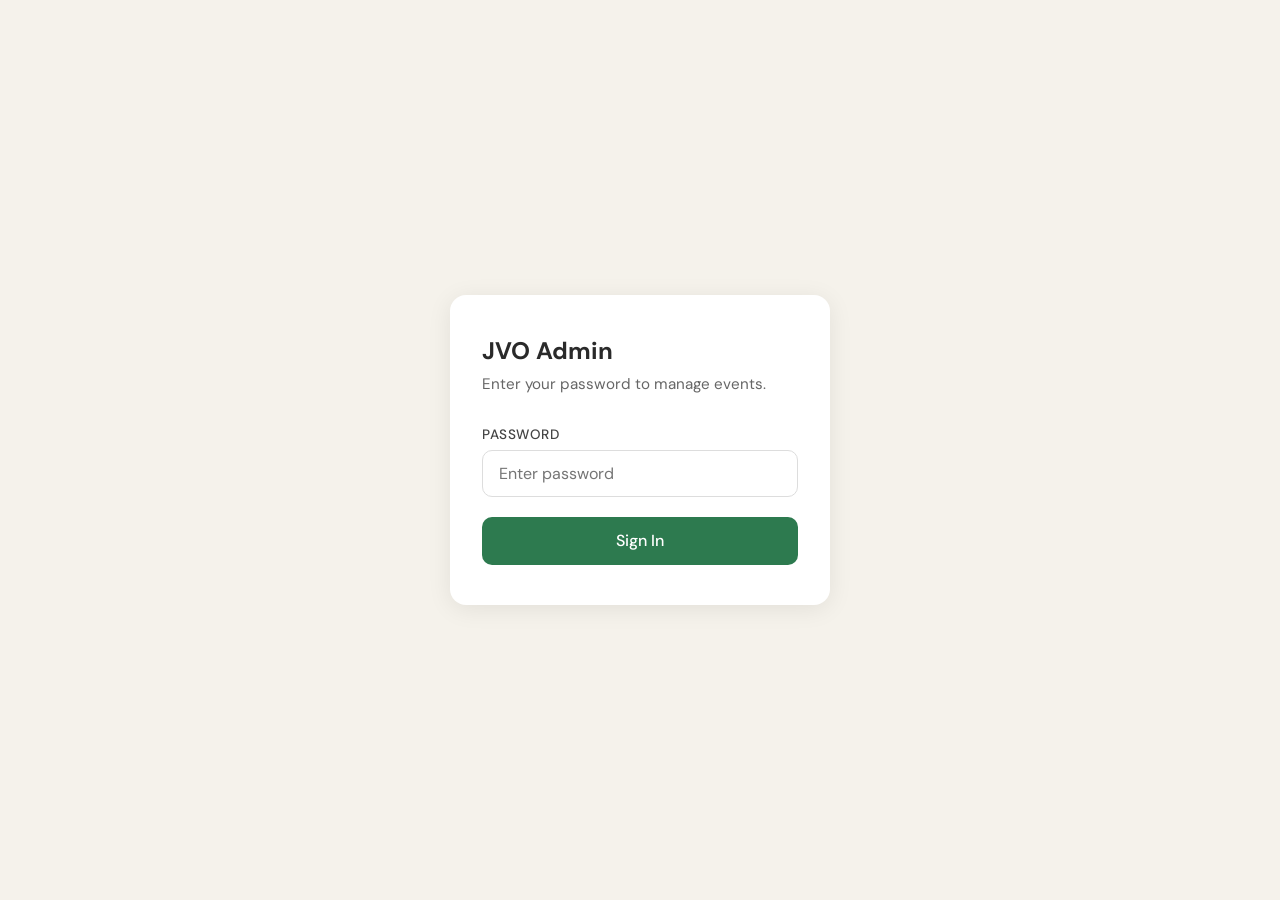
==== admin.html @ e7828694 "Add files via upload" ====
<!DOCTYPE html>
<html lang="en">
<head>
<meta charset="UTF-8">
<meta name="viewport" content="width=device-width, initial-scale=1.0">
<title>Admin — JVO Adventures</title>
<link rel="preconnect" href="https://fonts.googleapis.com">
<link href="https://fonts.googleapis.com/css2?family=DM+Sans:wght@300;400;500&display=swap" rel="stylesheet">
<script src="https://upload-widget.cloudinary.com/global/all.js" type="text/javascript"></script>
<style>
  * { box-sizing: border-box; margin: 0; padding: 0; }
  body { font-family: 'DM Sans', sans-serif; background: #f5f2eb; color: #2a2a2a; min-height: 100vh; }

  .admin-nav { background: #1e3a2f; color: #fff; padding: 1rem 1.5rem; display: flex; justify-content: space-between; align-items: center; }
  .admin-nav h1 { font-size: 1.1rem; font-weight: 500; }
  .admin-nav a { color: #9ecfb4; font-size: 0.85rem; text-decoration: none; }

  .login-screen { min-height: 100vh; display: flex; align-items: center; justify-content: center; padding: 2rem; }
  .login-card { background: #fff; border-radius: 16px; padding: 2.5rem 2rem; width: 100%; max-width: 380px; box-shadow: 0 4px 24px rgba(0,0,0,0.08); }
  .login-card h2 { font-size: 1.5rem; font-weight: 700; margin-bottom: 0.5rem; }
  .login-card p { color: #666; margin-bottom: 2rem; font-size: 0.95rem; }

  .field { margin-bottom: 1.25rem; }
  .field label { display: block; font-size: 0.85rem; font-weight: 500; color: #444; margin-bottom: 0.4rem; text-transform: uppercase; letter-spacing: 0.04em; }
  .field input, .field select, .field textarea {
    width: 100%; padding: 0.75rem 1rem; border: 1.5px solid #ddd;
    border-radius: 10px; font-family: 'DM Sans', sans-serif; font-size: 1rem;
    background: #fff; color: #2a2a2a; transition: border-color 0.2s;
    -webkit-appearance: none; appearance: none;
  }
  .field input:focus, .field select:focus, .field textarea:focus { outline: none; border-color: #2d7a4f; }
  .field textarea { min-height: 100px; resize: vertical; line-height: 1.6; }

  .btn { display: inline-block; padding: 0.85rem 1.5rem; border-radius: 10px; font-size: 1rem; font-weight: 500; cursor: pointer; border: none; font-family: 'DM Sans', sans-serif; transition: all 0.2s; text-align: center; }
  .btn-green { background: #2d7a4f; color: #fff; width: 100%; }
  .btn-green:hover { background: #235f3e; }
  .btn-green:disabled { background: #aaa; cursor: not-allowed; }
  .btn-outline { background: transparent; border: 1.5px solid #2d7a4f; color: #2d7a4f; }
  .btn-outline:hover { background: #f0f8f4; }
  .btn-danger { background: transparent; border: 1.5px solid #c0392b; color: #c0392b; font-size: 0.85rem; padding: 0.5rem 0.9rem; border-radius: 8px; cursor: pointer; font-family: 'DM Sans', sans-serif; }
  .btn-upload { background: #f0f8f4; border: 1.5px dashed #2d7a4f; color: #2d7a4f; width: 100%; padding: 1.25rem; border-radius: 10px; cursor: pointer; font-size: 0.95rem; font-family: 'DM Sans', sans-serif; }
  .btn-upload:hover { background: #e6f4ec; }

  .admin-body { padding: 1.5rem; max-width: 600px; margin: 0 auto; }

  .tabs { display: flex; gap: 0.5rem; margin-bottom: 1.5rem; background: #fff; border-radius: 12px; padding: 0.4rem; border: 1px solid #e0ddd4; }
  .tab { flex: 1; padding: 0.65rem; border-radius: 8px; background: transparent; border: none; font-family: 'DM Sans', sans-serif; font-size: 0.9rem; cursor: pointer; font-weight: 500; color: #666; transition: all 0.2s; }
  .tab.active { background: #2d7a4f; color: #fff; }

  .event-item { background: #fff; border-radius: 12px; padding: 1rem 1.25rem; margin-bottom: 0.75rem; display: flex; align-items: center; gap: 1rem; border: 1px solid #e8e4da; }
  .event-item-info { flex: 1; }
  .event-item-info h4 { font-size: 0.95rem; font-weight: 500; margin-bottom: 0.2rem; }
  .event-item-info p { font-size: 0.8rem; color: #888; }
  .event-item-actions { display: flex; gap: 0.5rem; flex-shrink: 0; }

  .photo-preview { width: 100%; border-radius: 10px; margin-top: 0.75rem; max-height: 200px; object-fit: cover; display: none; }
  .photo-preview.visible { display: block; }
  .photo-url-display { font-size: 0.8rem; color: #666; margin-top: 0.4rem; word-break: break-all; }

  .status-msg { padding: 1rem; border-radius: 10px; margin-bottom: 1rem; font-size: 0.9rem; display: none; }
  .status-msg.success { background: #e8f5e9; color: #2e7d32; border: 1px solid #c8e6c9; display: block; }
  .status-msg.error { background: #ffebee; color: #c62828; border: 1px solid #ffcdd2; display: block; }

  .config-section { background: #fff3cd; border: 1px solid #ffc107; border-radius: 12px; padding: 1.25rem; margin-bottom: 1.5rem; }
  .config-section h4 { font-weight: 600; margin-bottom: 0.5rem; color: #856404; }
  .config-section p { font-size: 0.85rem; color: #856404; line-height: 1.6; }
  .config-section code { background: #fff; padding: 0.15rem 0.4rem; border-radius: 4px; font-size: 0.8rem; }

  .modal-bg { position: fixed; inset: 0; background: rgba(0,0,0,0.5); display: none; align-items: flex-end; justify-content: center; z-index: 1000; }
  .modal-bg.open { display: flex; }
  .modal-sheet { background: #fff; border-radius: 20px 20px 0 0; padding: 2rem 1.5rem; width: 100%; max-height: 90vh; overflow-y: auto; }
  .modal-handle { width: 40px; height: 4px; background: #ddd; border-radius: 2px; margin: 0 auto 1.5rem; }
  .modal-sheet h3 { font-size: 1.2rem; font-weight: 700; margin-bottom: 1.25rem; }

  .char-count { font-size: 0.78rem; color: #999; text-align: right; margin-top: 0.25rem; }
  .required-note { font-size: 0.78rem; color: #999; margin-bottom: 1rem; }
</style>
</head>
<body>

<div id="login-screen" class="login-screen">
  <div class="login-card">
    <h2>JVO Admin</h2>
    <p>Enter your password to manage events.</p>
    <div class="field">
      <label>Password</label>
      <input type="password" id="pwd-input" placeholder="Enter password" onkeydown="if(event.key==='Enter') doLogin()">
    </div>
    <div id="login-error" class="status-msg error" style="display:none;">Wrong password. Try again.</div>
    <button class="btn btn-green" onclick="doLogin()">Sign In</button>
  </div>
</div>

<div id="admin-panel" style="display:none;">
  <div class="admin-nav">
    <h1>JVO Adventures Admin</h1>
    <a href="index.html">← View Site</a>
  </div>

  <div class="admin-body">

    <div class="config-section" id="config-warning" style="display:none;">
      <h4>⚠️ Setup Required</h4>
      <p>Open <code>admin.html</code> and set your <code>ADMIN_CONFIG</code> values (GitHub token, Cloudinary cloud name) before using this panel.</p>
    </div>

    <div class="tabs">
      <button class="tab active" onclick="switchTab('add')">Add Event</button>
      <button class="tab" onclick="switchTab('manage')">Manage</button>
    </div>

    <div id="tab-add">
      <div id="add-status" class="status-msg"></div>

      <div class="field">
        <label>Event Title *</label>
        <input type="text" id="ev-title" placeholder="e.g. Morning Hike at Ravenswood" maxlength="80" oninput="countChars(this,'tc-title')">
        <div class="char-count"><span id="tc-title">0</span>/80</div>
      </div>

      <div class="field">
        <label>Type</label>
        <select id="ev-type">
          <option value="hike">🥾 Hiking</option>
          <option value="kayak">🛶 Kayaking</option>
          <option value="fish">🎣 Fishing</option>
          <option value="snow">🏔️ Snowshoeing</option>
          <option value="other">🌲 Other</option>
        </select>
      </div>

      <div style="display:grid;grid-template-columns:1fr 1fr;gap:0.75rem;">
        <div class="field">
          <label>Date *</label>
          <input type="date" id="ev-date">
        </div>
        <div class="field">
          <label>Time</label>
          <input type="time" id="ev-time">
        </div>
      </div>

      <div class="field">
        <label>Location *</label>
        <input type="text" id="ev-location" placeholder="e.g. Ravenswood Park, Gloucester">
      </div>

      <div class="field">
        <label>Description</label>
        <textarea id="ev-desc" placeholder="What should people know? What to bring, what to expect..." maxlength="500" oninput="countChars(this,'tc-desc')"></textarea>
        <div class="char-count"><span id="tc-desc">0</span>/500</div>
      </div>

      <div style="display:grid;grid-template-columns:1fr 1fr;gap:0.75rem;">
        <div class="field">
          <label>Difficulty</label>
          <select id="ev-difficulty">
            <option value="easy">Easy</option>
            <option value="moderate">Moderate</option>
            <option value="challenging">Challenging</option>
          </select>
        </div>
        <div class="field">
          <label>Spots Available</label>
          <input type="number" id="ev-spots" placeholder="8" min="1" max="50">
        </div>
      </div>

      <div class="field">
        <label>Photo</label>
        <button class="btn-upload" onclick="openUploader()" type="button">📷 Upload Photo from Phone</button>
        <img id="photo-preview" class="photo-preview" alt="Event photo">
        <div id="photo-url-display" class="photo-url-display"></div>
        <input type="hidden" id="ev-photo">
      </div>

      <div class="required-note">* Required fields</div>
      <button class="btn btn-green" id="save-btn" onclick="saveEvent()">Save Event to Site</button>
    </div>

    <div id="tab-manage" style="display:none;">
      <div id="manage-status" class="status-msg"></div>
      <p style="font-size:0.9rem;color:#666;margin-bottom:1.25rem;">Tap an event to edit or delete it.</p>
      <div id="events-manage-list">
        <p style="color:#999;text-align:center;padding:2rem;">Loading events...</p>
      </div>
    </div>

  </div>
</div>

<div class="modal-bg" id="edit-modal">
  <div class="modal-sheet">
    <div class="modal-handle"></div>
    <h3>Edit Event</h3>
    <input type="hidden" id="edit-id">
    <div class="field"><label>Title</label><input type="text" id="edit-title"></div>
    <div style="display:grid;grid-template-columns:1fr 1fr;gap:0.75rem;">
      <div class="field"><label>Date</label><input type="date" id="edit-date"></div>
      <div class="field"><label>Time</label><input type="time" id="edit-time"></div>
    </div>
    <div class="field"><label>Location</label><input type="text" id="edit-location"></div>
    <div class="field"><label>Description</label><textarea id="edit-desc"></textarea></div>
    <div class="field">
      <label>Photo</label>
      <button class="btn-upload" onclick="openUploaderEdit()" type="button">📷 Change Photo</button>
      <img id="edit-photo-preview" class="photo-preview" alt="">
      <input type="hidden" id="edit-photo">
    </div>
    <div style="display:flex;gap:0.75rem;margin-top:1rem;">
      <button class="btn btn-green" style="flex:1" onclick="updateEvent()">Save Changes</button>
      <button class="btn btn-outline" onclick="closeEditModal()">Cancel</button>
    </div>
  </div>
</div>

<script>
const ADMIN_CONFIG = {
  PASSWORD: 'jvo2024',                         // ← Change this!
  GITHUB_TOKEN: 'YOUR_GITHUB_TOKEN',            // ← Personal access token
  GITHUB_USER: 'YOUR_GITHUB_USERNAME',          // ← Your GitHub username
  GITHUB_REPO: 'jvo-adventures',
  GITHUB_BRANCH: 'main',
  CLOUDINARY_CLOUD: 'YOUR_CLOUDINARY_CLOUD',    // ← Cloudinary cloud name
  CLOUDINARY_PRESET: 'jvo_adventures',          // ← Cloudinary upload preset
};

let allEvents = [];

function doLogin() {
  const pwd = document.getElementById('pwd-input').value;
  if (pwd === ADMIN_CONFIG.PASSWORD) {
    document.getElementById('login-screen').style.display = 'none';
    document.getElementById('admin-panel').style.display = 'block';
    if (ADMIN_CONFIG.GITHUB_TOKEN === 'YOUR_GITHUB_TOKEN') document.getElementById('config-warning').style.display = 'block';
    loadManageEvents();
    setTodayDate();
  } else {
    document.getElementById('login-error').style.display = 'block';
  }
}

function setTodayDate() {
  document.getElementById('ev-date').value = new Date().toISOString().split('T')[0];
}

function switchTab(name) {
  document.getElementById('tab-add').style.display = name === 'add' ? 'block' : 'none';
  document.getElementById('tab-manage').style.display = name === 'manage' ? 'block' : 'none';
  document.querySelectorAll('.tab').forEach((t,i) => t.classList.toggle('active', (i===0&&name==='add')||(i===1&&name==='manage')));
  if (name === 'manage') loadManageEvents();
}

async function loadManageEvents() {
  const list = document.getElementById('events-manage-list');
  try {
    const res = await fetch(`events.json?v=${Date.now()}`);
    allEvents = res.ok ? await res.json() : [];
  } catch { allEvents = []; }

  if (allEvents.length === 0) {
    list.innerHTML = '<p style="color:#999;text-align:center;padding:2rem;">No events yet. Add your first trip!</p>';
    return;
  }
  list.innerHTML = allEvents.map(e => `
    <div class="event-item">
      <div class="event-item-info">
        <h4>${e.title}</h4>
        <p>${e.date} · ${e.location}</p>
      </div>
      <div class="event-item-actions">
        <button class="btn btn-outline" style="padding:0.4rem 0.75rem;font-size:0.8rem" onclick="openEditModal('${e.id}')">Edit</button>
        <button class="btn-danger" onclick="deleteEvent('${e.id}')">Del</button>
      </div>
    </div>
  `).join('');
}

async function saveEvent() {
  const title = document.getElementById('ev-title').value.trim();
  const date = document.getElementById('ev-date').value;
  const location = document.getElementById('ev-location').value.trim();
  if (!title || !date || !location) { showStatus('add-status', 'error', 'Please fill in title, date, and location.'); return; }

  const timeVal = document.getElementById('ev-time').value;
  const newEvent = {
    id: 'evt-' + Date.now(),
    title, type: document.getElementById('ev-type').value, date,
    time: timeVal ? formatTime12h(timeVal) : '',
    location, description: document.getElementById('ev-desc').value.trim(),
    difficulty: document.getElementById('ev-difficulty').value,
    spots: parseInt(document.getElementById('ev-spots').value) || null,
    photo: document.getElementById('ev-photo').value || '',
  };

  const btn = document.getElementById('save-btn');
  btn.textContent = 'Saving...'; btn.disabled = true;

  try {
    await loadManageEvents();
    await pushToGitHub([...allEvents, newEvent]);
    showStatus('add-status', 'success', `✓ "${title}" added! It will appear on the site within a minute.`);
    resetAddForm();
  } catch(err) {
    showStatus('add-status', 'error', 'Save failed: ' + err.message);
  }
  btn.textContent = 'Save Event to Site'; btn.disabled = false;
}

function resetAddForm() {
  ['ev-title','ev-location','ev-desc','ev-spots'].forEach(id => document.getElementById(id).value = '');
  document.getElementById('ev-photo').value = '';
  document.getElementById('photo-preview').classList.remove('visible');
  document.getElementById('photo-url-display').textContent = '';
  document.getElementById('ev-type').value = 'hike';
  document.getElementById('ev-difficulty').value = 'easy';
  setTodayDate();
}

async function deleteEvent(id) {
  if (!confirm('Delete this event? This cannot be undone.')) return;
  await loadManageEvents();
  try {
    await pushToGitHub(allEvents.filter(e => e.id !== id));
    showStatus('manage-status', 'success', 'Event deleted.');
    loadManageEvents();
  } catch(err) { showStatus('manage-status', 'error', 'Delete failed: ' + err.message); }
}

function openEditModal(id) {
  const e = allEvents.find(ev => ev.id === id);
  if (!e) return;
  document.getElementById('edit-id').value = e.id;
  document.getElementById('edit-title').value = e.title;
  document.getElementById('edit-date').value = e.date;
  document.getElementById('edit-time').value = e.time ? convertTo24h(e.time) : '';
  document.getElementById('edit-location').value = e.location;
  document.getElementById('edit-desc').value = e.description || '';
  document.getElementById('edit-photo').value = e.photo || '';
  const prev = document.getElementById('edit-photo-preview');
  if (e.photo) { prev.src = e.photo; prev.classList.add('visible'); } else prev.classList.remove('visible');
  document.getElementById('edit-modal').classList.add('open');
}

function closeEditModal() { document.getElementById('edit-modal').classList.remove('open'); }

async function updateEvent() {
  const id = document.getElementById('edit-id').value;
  const timeVal = document.getElementById('edit-time').value;
  const updated = allEvents.map(e => e.id !== id ? e : {
    ...e,
    title: document.getElementById('edit-title').value.trim(),
    date: document.getElementById('edit-date').value,
    time: timeVal ? formatTime12h(timeVal) : e.time,
    location: document.getElementById('edit-location').value.trim(),
    description: document.getElementById('edit-desc').value.trim(),
    photo: document.getElementById('edit-photo').value || e.photo,
  });
  try {
    await pushToGitHub(updated);
    showStatus('manage-status', 'success', 'Event updated!');
    closeEditModal(); loadManageEvents();
  } catch(err) { alert('Update failed: ' + err.message); }
}

async function pushToGitHub(eventsArray) {
  const path = 'events.json';
  const content = btoa(unescape(encodeURIComponent(JSON.stringify(eventsArray, null, 2))));
  const getRes = await fetch(
    `https://api.github.com/repos/${ADMIN_CONFIG.GITHUB_USER}/${ADMIN_CONFIG.GITHUB_REPO}/contents/${path}`,
    { headers: { 'Authorization': `token ${ADMIN_CONFIG.GITHUB_TOKEN}`, 'Accept': 'application/vnd.github.v3+json' } }
  );
  let sha;
  if (getRes.ok) sha = (await getRes.json()).sha;
  else if (getRes.status !== 404) throw new Error(`GitHub read failed: ${getRes.status}`);

  const body = { message: 'Update events.json', content, branch: ADMIN_CONFIG.GITHUB_BRANCH };
  if (sha) body.sha = sha;

  const putRes = await fetch(
    `https://api.github.com/repos/${ADMIN_CONFIG.GITHUB_USER}/${ADMIN_CONFIG.GITHUB_REPO}/contents/${path}`,
    { method: 'PUT', headers: { 'Authorization': `token ${ADMIN_CONFIG.GITHUB_TOKEN}`, 'Content-Type': 'application/json', 'Accept': 'application/vnd.github.v3+json' }, body: JSON.stringify(body) }
  );
  if (!putRes.ok) { const err = await putRes.json(); throw new Error(err.message || 'GitHub write failed'); }
}

function openUploader() {
  if (ADMIN_CONFIG.CLOUDINARY_CLOUD === 'YOUR_CLOUDINARY_CLOUD') { alert('Set up Cloudinary first in ADMIN_CONFIG.'); return; }
  cloudinary.openUploadWidget({
    cloudName: ADMIN_CONFIG.CLOUDINARY_CLOUD, uploadPreset: ADMIN_CONFIG.CLOUDINARY_PRESET,
    sources: ['local', 'camera'], multiple: false, cropping: true, croppingAspectRatio: 1.7, folder: 'jvo-adventures',
  }, (err, result) => {
    if (result && result.event === 'success') {
      const url = result.info.secure_url;
      document.getElementById('ev-photo').value = url;
      const prev = document.getElementById('photo-preview');
      prev.src = url; prev.classList.add('visible');
      document.getElementById('photo-url-display').textContent = url;
    }
  });
}

function openUploaderEdit() {
  if (ADMIN_CONFIG.CLOUDINARY_CLOUD === 'YOUR_CLOUDINARY_CLOUD') { alert('Set up Cloudinary first.'); return; }
  cloudinary.openUploadWidget({
    cloudName: ADMIN_CONFIG.CLOUDINARY_CLOUD, uploadPreset: ADMIN_CONFIG.CLOUDINARY_PRESET,
    sources: ['local', 'camera'], multiple: false, folder: 'jvo-adventures',
  }, (err, result) => {
    if (result && result.event === 'success') {
      const url = result.info.secure_url;
      document.getElementById('edit-photo').value = url;
      const prev = document.getElementById('edit-photo-preview');
      prev.src = url; prev.classList.add('visible');
    }
  });
}

function formatTime12h(t24) {
  const [h, m] = t24.split(':').map(Number);
  return `${h % 12 || 12}:${String(m).padStart(2,'0')} ${h >= 12 ? 'PM' : 'AM'}`;
}
function convertTo24h(t12) {
  if (!t12) return '';
  const [time, ampm] = t12.split(' ');
  let [h, m] = time.split(':').map(Number);
  if (ampm === 'PM' && h !== 12) h += 12;
  if (ampm === 'AM' && h === 12) h = 0;
  return `${String(h).padStart(2,'0')}:${String(m).padStart(2,'0')}`;
}
function countChars(el, countId) { document.getElementById(countId).textContent = el.value.length; }
function showStatus(id, type, msg) {
  const el = document.getElementById(id);
  el.className = 'status-msg ' + type; el.textContent = msg; el.style.display = 'block';
  if (type === 'success') setTimeout(() => el.style.display = 'none', 5000);
}

document.getElementById('edit-modal').addEventListener('click', function(e) { if (e.target === this) closeEditModal(); });
</script>

</body>
</html>
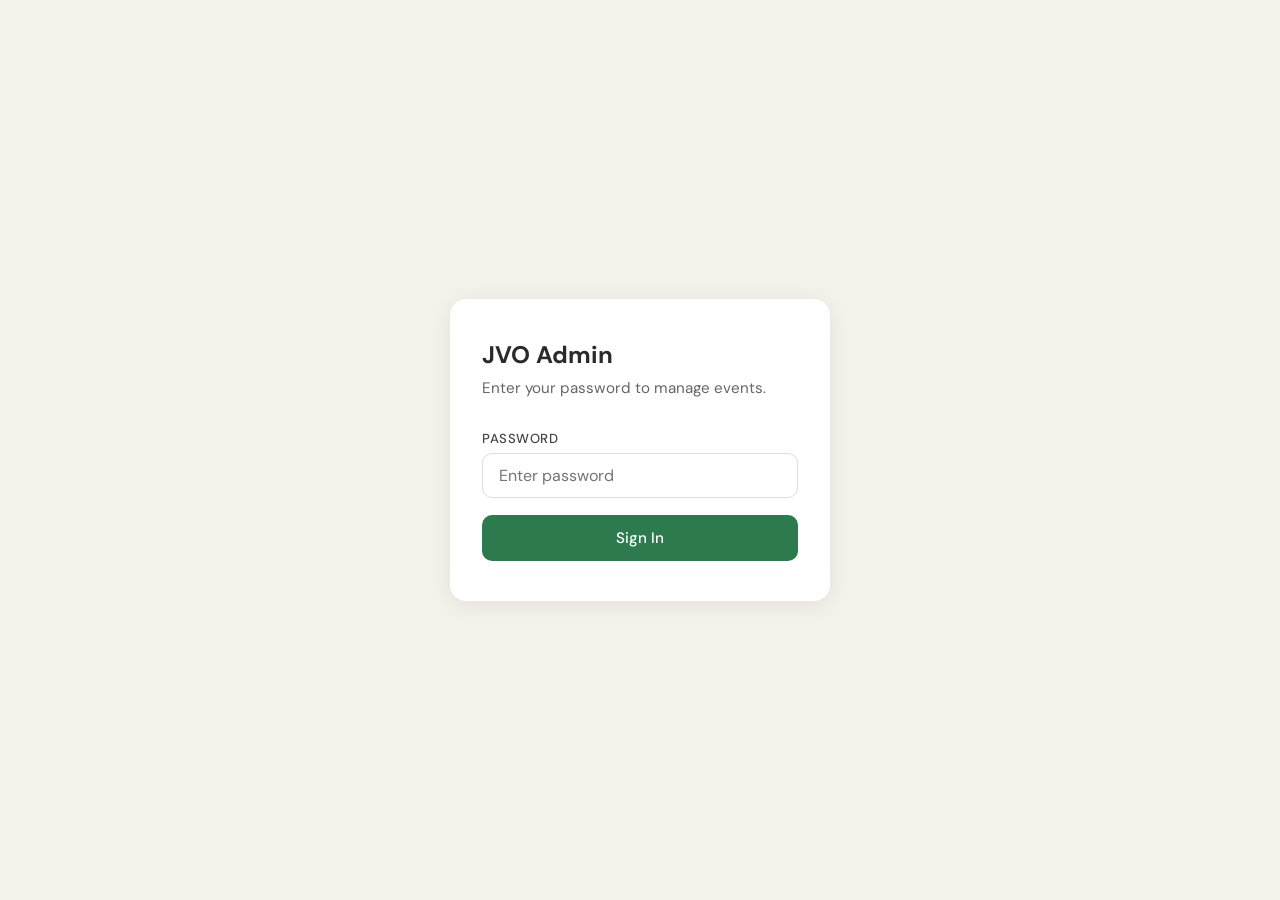
==== commit 733019c9: "Add files via upload" ====
--- a/admin.html
+++ b/admin.html
@@ -4,76 +4,80 @@
 <meta charset="UTF-8">
 <meta name="viewport" content="width=device-width, initial-scale=1.0">
 <title>Admin — JVO Adventures</title>
-<link rel="preconnect" href="https://fonts.googleapis.com">
 <link href="https://fonts.googleapis.com/css2?family=DM+Sans:wght@300;400;500&display=swap" rel="stylesheet">
-<script src="https://upload-widget.cloudinary.com/global/all.js" type="text/javascript"></script>
 <style>
-  * { box-sizing: border-box; margin: 0; padding: 0; }
-  body { font-family: 'DM Sans', sans-serif; background: #f5f2eb; color: #2a2a2a; min-height: 100vh; }
-
-  .admin-nav { background: #1e3a2f; color: #fff; padding: 1rem 1.5rem; display: flex; justify-content: space-between; align-items: center; }
-  .admin-nav h1 { font-size: 1.1rem; font-weight: 500; }
-  .admin-nav a { color: #9ecfb4; font-size: 0.85rem; text-decoration: none; }
-
-  .login-screen { min-height: 100vh; display: flex; align-items: center; justify-content: center; padding: 2rem; }
-  .login-card { background: #fff; border-radius: 16px; padding: 2.5rem 2rem; width: 100%; max-width: 380px; box-shadow: 0 4px 24px rgba(0,0,0,0.08); }
-  .login-card h2 { font-size: 1.5rem; font-weight: 700; margin-bottom: 0.5rem; }
-  .login-card p { color: #666; margin-bottom: 2rem; font-size: 0.95rem; }
-
-  .field { margin-bottom: 1.25rem; }
-  .field label { display: block; font-size: 0.85rem; font-weight: 500; color: #444; margin-bottom: 0.4rem; text-transform: uppercase; letter-spacing: 0.04em; }
-  .field input, .field select, .field textarea {
-    width: 100%; padding: 0.75rem 1rem; border: 1.5px solid #ddd;
-    border-radius: 10px; font-family: 'DM Sans', sans-serif; font-size: 1rem;
-    background: #fff; color: #2a2a2a; transition: border-color 0.2s;
-    -webkit-appearance: none; appearance: none;
-  }
-  .field input:focus, .field select:focus, .field textarea:focus { outline: none; border-color: #2d7a4f; }
-  .field textarea { min-height: 100px; resize: vertical; line-height: 1.6; }
-
-  .btn { display: inline-block; padding: 0.85rem 1.5rem; border-radius: 10px; font-size: 1rem; font-weight: 500; cursor: pointer; border: none; font-family: 'DM Sans', sans-serif; transition: all 0.2s; text-align: center; }
-  .btn-green { background: #2d7a4f; color: #fff; width: 100%; }
-  .btn-green:hover { background: #235f3e; }
-  .btn-green:disabled { background: #aaa; cursor: not-allowed; }
-  .btn-outline { background: transparent; border: 1.5px solid #2d7a4f; color: #2d7a4f; }
-  .btn-outline:hover { background: #f0f8f4; }
-  .btn-danger { background: transparent; border: 1.5px solid #c0392b; color: #c0392b; font-size: 0.85rem; padding: 0.5rem 0.9rem; border-radius: 8px; cursor: pointer; font-family: 'DM Sans', sans-serif; }
-  .btn-upload { background: #f0f8f4; border: 1.5px dashed #2d7a4f; color: #2d7a4f; width: 100%; padding: 1.25rem; border-radius: 10px; cursor: pointer; font-size: 0.95rem; font-family: 'DM Sans', sans-serif; }
-  .btn-upload:hover { background: #e6f4ec; }
-
-  .admin-body { padding: 1.5rem; max-width: 600px; margin: 0 auto; }
-
-  .tabs { display: flex; gap: 0.5rem; margin-bottom: 1.5rem; background: #fff; border-radius: 12px; padding: 0.4rem; border: 1px solid #e0ddd4; }
-  .tab { flex: 1; padding: 0.65rem; border-radius: 8px; background: transparent; border: none; font-family: 'DM Sans', sans-serif; font-size: 0.9rem; cursor: pointer; font-weight: 500; color: #666; transition: all 0.2s; }
-  .tab.active { background: #2d7a4f; color: #fff; }
-
-  .event-item { background: #fff; border-radius: 12px; padding: 1rem 1.25rem; margin-bottom: 0.75rem; display: flex; align-items: center; gap: 1rem; border: 1px solid #e8e4da; }
-  .event-item-info { flex: 1; }
-  .event-item-info h4 { font-size: 0.95rem; font-weight: 500; margin-bottom: 0.2rem; }
-  .event-item-info p { font-size: 0.8rem; color: #888; }
-  .event-item-actions { display: flex; gap: 0.5rem; flex-shrink: 0; }
-
-  .photo-preview { width: 100%; border-radius: 10px; margin-top: 0.75rem; max-height: 200px; object-fit: cover; display: none; }
-  .photo-preview.visible { display: block; }
-  .photo-url-display { font-size: 0.8rem; color: #666; margin-top: 0.4rem; word-break: break-all; }
-
-  .status-msg { padding: 1rem; border-radius: 10px; margin-bottom: 1rem; font-size: 0.9rem; display: none; }
-  .status-msg.success { background: #e8f5e9; color: #2e7d32; border: 1px solid #c8e6c9; display: block; }
-  .status-msg.error { background: #ffebee; color: #c62828; border: 1px solid #ffcdd2; display: block; }
-
-  .config-section { background: #fff3cd; border: 1px solid #ffc107; border-radius: 12px; padding: 1.25rem; margin-bottom: 1.5rem; }
-  .config-section h4 { font-weight: 600; margin-bottom: 0.5rem; color: #856404; }
-  .config-section p { font-size: 0.85rem; color: #856404; line-height: 1.6; }
-  .config-section code { background: #fff; padding: 0.15rem 0.4rem; border-radius: 4px; font-size: 0.8rem; }
-
-  .modal-bg { position: fixed; inset: 0; background: rgba(0,0,0,0.5); display: none; align-items: flex-end; justify-content: center; z-index: 1000; }
-  .modal-bg.open { display: flex; }
-  .modal-sheet { background: #fff; border-radius: 20px 20px 0 0; padding: 2rem 1.5rem; width: 100%; max-height: 90vh; overflow-y: auto; }
-  .modal-handle { width: 40px; height: 4px; background: #ddd; border-radius: 2px; margin: 0 auto 1.5rem; }
-  .modal-sheet h3 { font-size: 1.2rem; font-weight: 700; margin-bottom: 1.25rem; }
-
-  .char-count { font-size: 0.78rem; color: #999; text-align: right; margin-top: 0.25rem; }
-  .required-note { font-size: 0.78rem; color: #999; margin-bottom: 1rem; }
+*{box-sizing:border-box;margin:0;padding:0;}
+body{font-family:'DM Sans',sans-serif;background:#f5f2eb;color:#2a2a2a;min-height:100vh;}
+.admin-nav{background:#1e3a2f;color:#fff;padding:1rem 1.5rem;display:flex;justify-content:space-between;align-items:center;}
+.admin-nav h1{font-size:1.1rem;font-weight:500;}
+.nav-links-admin{display:flex;gap:1.25rem;}
+.nav-links-admin a{color:#9ecfb4;font-size:0.85rem;text-decoration:none;}
+.login-screen{min-height:100vh;display:flex;align-items:center;justify-content:center;padding:2rem;}
+.login-card{background:#fff;border-radius:16px;padding:2.5rem 2rem;width:100%;max-width:380px;box-shadow:0 4px 24px rgba(0,0,0,0.08);}
+.login-card h2{font-size:1.5rem;font-weight:700;margin-bottom:0.5rem;}
+.login-card p{color:#666;margin-bottom:2rem;font-size:0.95rem;}
+.field{margin-bottom:1.1rem;}
+.field label{display:block;font-size:0.82rem;font-weight:500;color:#444;margin-bottom:0.35rem;text-transform:uppercase;letter-spacing:0.04em;}
+.field input,.field select,.field textarea{width:100%;padding:0.7rem 1rem;border:1.5px solid #ddd;border-radius:10px;font-family:'DM Sans',sans-serif;font-size:1rem;background:#fff;color:#2a2a2a;transition:border-color 0.2s;-webkit-appearance:none;appearance:none;}
+.field input:focus,.field select:focus,.field textarea:focus{outline:none;border-color:#2d7a4f;}
+.field textarea{min-height:90px;resize:vertical;line-height:1.6;}
+.half-grid{display:grid;grid-template-columns:1fr 1fr;gap:0.75rem;}
+.btn{display:inline-block;padding:0.8rem 1.5rem;border-radius:10px;font-size:0.95rem;font-weight:500;cursor:pointer;border:none;font-family:'DM Sans',sans-serif;transition:all 0.2s;text-align:center;}
+.btn-green{background:#2d7a4f;color:#fff;width:100%;}
+.btn-green:hover{background:#235f3e;}
+.btn-green:disabled{background:#aaa;cursor:not-allowed;}
+.btn-outline{background:transparent;border:1.5px solid #2d7a4f;color:#2d7a4f;border-radius:10px;padding:0.5rem 0.9rem;font-size:0.85rem;cursor:pointer;font-family:'DM Sans',sans-serif;}
+.btn-danger{background:transparent;border:1.5px solid #c0392b;color:#c0392b;border-radius:8px;padding:0.45rem 0.8rem;font-size:0.82rem;cursor:pointer;font-family:'DM Sans',sans-serif;}
+.btn-sm{padding:0.4rem 0.75rem;font-size:0.8rem;}
+.admin-body{padding:1.5rem;max-width:640px;margin:0 auto;}
+.tabs{display:flex;gap:0.5rem;margin-bottom:1.5rem;background:#fff;border-radius:12px;padding:0.4rem;border:1px solid #e0ddd4;}
+.tab{flex:1;padding:0.6rem;border-radius:8px;background:transparent;border:none;font-family:'DM Sans',sans-serif;font-size:0.88rem;cursor:pointer;font-weight:500;color:#666;transition:all 0.2s;}
+.tab.active{background:#2d7a4f;color:#fff;}
+.status-msg{padding:1rem;border-radius:10px;margin-bottom:1rem;font-size:0.9rem;display:none;}
+.status-msg.success{background:#e8f5e9;color:#2e7d32;border:1px solid #c8e6c9;display:block;}
+.status-msg.error{background:#ffebee;color:#c62828;border:1px solid #ffcdd2;display:block;}
+.status-msg.info{background:#e3f2fd;color:#1565c0;border:1px solid #bbdefb;display:block;}
+.config-section{background:#fff3cd;border:1px solid #ffc107;border-radius:12px;padding:1.25rem;margin-bottom:1.5rem;}
+.config-section h4{font-weight:600;margin-bottom:0.5rem;color:#856404;}
+.config-section p{font-size:0.85rem;color:#856404;line-height:1.6;}
+.config-section code{background:#fff;padding:0.15rem 0.4rem;border-radius:4px;font-size:0.8rem;}
+.event-item{background:#fff;border-radius:12px;padding:1rem 1.25rem;margin-bottom:0.75rem;border:1px solid #e8e4da;}
+.event-item-row{display:flex;align-items:center;gap:0.75rem;}
+.event-item-info{flex:1;}
+.event-item-info h4{font-size:0.92rem;font-weight:500;margin-bottom:0.15rem;}
+.event-item-info p{font-size:0.78rem;color:#888;}
+.event-item-badges{display:flex;gap:0.4rem;margin-top:0.4rem;flex-wrap:wrap;}
+.badge-trip{background:#e8f5e9;color:#2e7d32;font-size:0.72rem;padding:0.2rem 0.55rem;border-radius:50px;font-weight:500;}
+.badge-photos{background:#e3f2fd;color:#1565c0;font-size:0.72rem;padding:0.2rem 0.55rem;border-radius:50px;font-weight:500;}
+.toggle-wrap{display:flex;align-items:center;gap:0.5rem;flex-shrink:0;}
+.toggle-label{font-size:0.78rem;color:#666;min-width:26px;}
+.toggle{position:relative;width:40px;height:22px;flex-shrink:0;}
+.toggle input{opacity:0;width:0;height:0;}
+.toggle-slider{position:absolute;inset:0;background:#ccc;border-radius:22px;cursor:pointer;transition:0.3s;}
+.toggle-slider:before{content:'';position:absolute;width:16px;height:16px;left:3px;bottom:3px;background:#fff;border-radius:50%;transition:0.3s;}
+.toggle input:checked+.toggle-slider{background:#2d7a4f;}
+.toggle input:checked+.toggle-slider:before{transform:translateX(18px);}
+.photo-section{background:#f9f7f3;border-radius:12px;padding:1.25rem;margin-top:0.5rem;}
+.photo-section h4{font-size:0.85rem;font-weight:600;color:#1e3a2f;margin-bottom:0.75rem;}
+.photo-list{display:flex;flex-direction:column;gap:0.6rem;margin-bottom:0.75rem;}
+.photo-row{display:grid;grid-template-columns:60px 1fr auto;gap:0.5rem;align-items:center;background:#fff;border-radius:8px;padding:0.5rem;}
+.photo-thumb{width:60px;height:44px;object-fit:cover;border-radius:6px;background:#eee;}
+.photo-inputs{display:flex;flex-direction:column;gap:0.3rem;}
+.photo-inputs input{border:1px solid #ddd;border-radius:6px;padding:0.3rem 0.5rem;font-size:0.8rem;font-family:'DM Sans',sans-serif;width:100%;}
+.photo-add-row{display:grid;grid-template-columns:1fr auto;gap:0.5rem;}
+.photo-add-row input{border:1.5px solid #ddd;border-radius:8px;padding:0.6rem 0.8rem;font-size:0.85rem;font-family:'DM Sans',sans-serif;}
+.photo-add-row input:focus{outline:none;border-color:#2d7a4f;}
+.btn-add-photo{background:#2d7a4f;color:#fff;border:none;border-radius:8px;padding:0.6rem 1rem;font-size:0.85rem;cursor:pointer;font-family:'DM Sans',sans-serif;white-space:nowrap;}
+.trip-toggle-row{display:flex;align-items:center;justify-content:space-between;background:#f0f8f4;border-radius:10px;padding:0.85rem 1rem;margin-bottom:0.75rem;border:1.5px solid #c8e6c9;}
+.trip-toggle-row .ttlabel{font-size:0.9rem;font-weight:500;color:#1e3a2f;}
+.trip-toggle-row small{display:block;font-size:0.78rem;color:#666;font-weight:400;}
+.modal-bg{position:fixed;inset:0;background:rgba(0,0,0,0.5);display:none;align-items:flex-end;justify-content:center;z-index:1000;}
+.modal-bg.open{display:flex;}
+.modal-sheet{background:#fff;border-radius:20px 20px 0 0;padding:2rem 1.5rem;width:100%;max-height:92vh;overflow-y:auto;}
+.modal-handle{width:40px;height:4px;background:#ddd;border-radius:2px;margin:0 auto 1.5rem;}
+.modal-sheet h3{font-size:1.15rem;font-weight:700;margin-bottom:1.25rem;}
+.char-count{font-size:0.76rem;color:#999;text-align:right;margin-top:0.2rem;}
+.divider{border:none;border-top:1px solid #e8e4da;margin:1.25rem 0;}
 </style>
 </head>
 <body>
@@ -84,7 +88,7 @@
     <p>Enter your password to manage events.</p>
     <div class="field">
       <label>Password</label>
-      <input type="password" id="pwd-input" placeholder="Enter password" onkeydown="if(event.key==='Enter') doLogin()">
+      <input type="password" id="pwd-input" placeholder="Enter password" onkeydown="if(event.key==='Enter')doLogin()">
     </div>
     <div id="login-error" class="status-msg error" style="display:none;">Wrong password. Try again.</div>
     <button class="btn btn-green" onclick="doLogin()">Sign In</button>
@@ -94,348 +98,490 @@
 <div id="admin-panel" style="display:none;">
   <div class="admin-nav">
     <h1>JVO Adventures Admin</h1>
-    <a href="index.html">← View Site</a>
-  </div>
-
+    <div class="nav-links-admin">
+      <a href="roadmap.html">📋 Roadmap</a>
+      <a href="index.html">← View Site</a>
+    </div>
+  </div>
   <div class="admin-body">
 
     <div class="config-section" id="config-warning" style="display:none;">
       <h4>⚠️ Setup Required</h4>
-      <p>Open <code>admin.html</code> and set your <code>ADMIN_CONFIG</code> values (GitHub token, Cloudinary cloud name) before using this panel.</p>
+      <p>Open <code>admin.html</code> and fill in <code>ADMIN_CONFIG</code> — GitHub token, username, and repo name.</p>
     </div>
 
     <div class="tabs">
       <button class="tab active" onclick="switchTab('add')">Add Event</button>
-      <button class="tab" onclick="switchTab('manage')">Manage</button>
-    </div>
-
+      <button class="tab" onclick="switchTab('manage')">Manage Events</button>
+    </div>
+
+    <!-- ADD TAB -->
     <div id="tab-add">
       <div id="add-status" class="status-msg"></div>
-
       <div class="field">
         <label>Event Title *</label>
         <input type="text" id="ev-title" placeholder="e.g. Morning Hike at Ravenswood" maxlength="80" oninput="countChars(this,'tc-title')">
         <div class="char-count"><span id="tc-title">0</span>/80</div>
       </div>
-
-      <div class="field">
-        <label>Type</label>
-        <select id="ev-type">
-          <option value="hike">🥾 Hiking</option>
-          <option value="kayak">🛶 Kayaking</option>
-          <option value="fish">🎣 Fishing</option>
-          <option value="snow">🏔️ Snowshoeing</option>
-          <option value="other">🌲 Other</option>
-        </select>
-      </div>
-
-      <div style="display:grid;grid-template-columns:1fr 1fr;gap:0.75rem;">
-        <div class="field">
-          <label>Date *</label>
-          <input type="date" id="ev-date">
+      <div class="half-grid">
+        <div class="field"><label>Type</label>
+          <select id="ev-type">
+            <option value="hike">🥾 Hiking</option>
+            <option value="kayak">🛶 Kayaking</option>
+            <option value="fish">🎣 Fishing</option>
+            <option value="snow">🏔️ Snowshoeing</option>
+            <option value="other">🌲 Other</option>
+          </select>
         </div>
-        <div class="field">
-          <label>Time</label>
-          <input type="time" id="ev-time">
-        </div>
-      </div>
-
-      <div class="field">
-        <label>Location *</label>
-        <input type="text" id="ev-location" placeholder="e.g. Ravenswood Park, Gloucester">
-      </div>
-
-      <div class="field">
-        <label>Description</label>
-        <textarea id="ev-desc" placeholder="What should people know? What to bring, what to expect..." maxlength="500" oninput="countChars(this,'tc-desc')"></textarea>
-        <div class="char-count"><span id="tc-desc">0</span>/500</div>
-      </div>
-
-      <div style="display:grid;grid-template-columns:1fr 1fr;gap:0.75rem;">
-        <div class="field">
-          <label>Difficulty</label>
+        <div class="field"><label>Difficulty</label>
           <select id="ev-difficulty">
             <option value="easy">Easy</option>
             <option value="moderate">Moderate</option>
             <option value="challenging">Challenging</option>
           </select>
         </div>
-        <div class="field">
-          <label>Spots Available</label>
-          <input type="number" id="ev-spots" placeholder="8" min="1" max="50">
+      </div>
+      <div class="half-grid">
+        <div class="field"><label>Date *</label><input type="date" id="ev-date"></div>
+        <div class="field"><label>Time</label><input type="time" id="ev-time"></div>
+      </div>
+      <div class="field"><label>Location *</label><input type="text" id="ev-location" placeholder="e.g. Ravenswood Park, Gloucester, MA"></div>
+      <div class="field">
+        <label>Description</label>
+        <textarea id="ev-desc" placeholder="What to expect, what to bring..." maxlength="500" oninput="countChars(this,'tc-desc')"></textarea>
+        <div class="char-count"><span id="tc-desc">0</span>/500</div>
+      </div>
+      <div class="field"><label>Spots Available</label><input type="number" id="ev-spots" placeholder="8" min="1" max="50"></div>
+      <hr class="divider">
+      <div class="trip-toggle-row">
+        <div><span class="ttlabel">📸 Create Trip Page with Slideshow</span><small>Dedicated page with photos, details &amp; sign-up</small></div>
+        <label class="toggle"><input type="checkbox" id="ev-trippage" onchange="togglePS('photo-section',this.checked)"><span class="toggle-slider"></span></label>
+      </div>
+      <div id="photo-section" style="display:none;">
+        <div class="photo-section">
+          <h4>Photos <span style="font-weight:400;color:#888;font-size:0.78rem">— paste Cloudinary URLs</span></h4>
+          <div class="photo-list" id="photo-list"></div>
+          <div class="photo-add-row">
+            <input type="text" id="new-photo-url" placeholder="https://res.cloudinary.com/...">
+            <button class="btn-add-photo" onclick="addPhoto('add')">+ Add</button>
+          </div>
+          <p style="font-size:0.76rem;color:#999;margin-top:0.4rem;">First photo becomes the event card cover image.</p>
         </div>
       </div>
-
-      <div class="field">
-        <label>Photo</label>
-        <button class="btn-upload" onclick="openUploader()" type="button">📷 Upload Photo from Phone</button>
-        <img id="photo-preview" class="photo-preview" alt="Event photo">
-        <div id="photo-url-display" class="photo-url-display"></div>
-        <input type="hidden" id="ev-photo">
-      </div>
-
-      <div class="required-note">* Required fields</div>
+      <hr class="divider">
+      <div style="font-size:0.78rem;color:#999;margin-bottom:1rem;">* Required fields</div>
       <button class="btn btn-green" id="save-btn" onclick="saveEvent()">Save Event to Site</button>
     </div>
 
+    <!-- MANAGE TAB -->
     <div id="tab-manage" style="display:none;">
       <div id="manage-status" class="status-msg"></div>
-      <p style="font-size:0.9rem;color:#666;margin-bottom:1.25rem;">Tap an event to edit or delete it.</p>
-      <div id="events-manage-list">
-        <p style="color:#999;text-align:center;padding:2rem;">Loading events...</p>
-      </div>
-    </div>
-
+      <p style="font-size:0.88rem;color:#666;margin-bottom:1.25rem;">Toggle events live/off or edit. Trip pages update automatically when you save.</p>
+      <div id="events-manage-list"><p style="color:#999;text-align:center;padding:2rem;">Loading...</p></div>
+    </div>
   </div>
 </div>
 
+<!-- EDIT MODAL -->
 <div class="modal-bg" id="edit-modal">
   <div class="modal-sheet">
     <div class="modal-handle"></div>
     <h3>Edit Event</h3>
     <input type="hidden" id="edit-id">
     <div class="field"><label>Title</label><input type="text" id="edit-title"></div>
-    <div style="display:grid;grid-template-columns:1fr 1fr;gap:0.75rem;">
+    <div class="half-grid">
       <div class="field"><label>Date</label><input type="date" id="edit-date"></div>
       <div class="field"><label>Time</label><input type="time" id="edit-time"></div>
     </div>
     <div class="field"><label>Location</label><input type="text" id="edit-location"></div>
     <div class="field"><label>Description</label><textarea id="edit-desc"></textarea></div>
-    <div class="field">
-      <label>Photo</label>
-      <button class="btn-upload" onclick="openUploaderEdit()" type="button">📷 Change Photo</button>
-      <img id="edit-photo-preview" class="photo-preview" alt="">
-      <input type="hidden" id="edit-photo">
-    </div>
-    <div style="display:flex;gap:0.75rem;margin-top:1rem;">
+    <div class="field"><label>Spots</label><input type="number" id="edit-spots" min="1" max="50"></div>
+    <hr class="divider">
+    <div class="trip-toggle-row">
+      <div><span class="ttlabel">📸 Trip Page with Slideshow</span><small>Toggle to enable/disable</small></div>
+      <label class="toggle"><input type="checkbox" id="edit-trippage" onchange="togglePS('edit-photo-section',this.checked)"><span class="toggle-slider"></span></label>
+    </div>
+    <div id="edit-photo-section" style="display:none;">
+      <div class="photo-section">
+        <h4>Photos</h4>
+        <div class="photo-list" id="edit-photo-list"></div>
+        <div class="photo-add-row">
+          <input type="text" id="edit-new-photo-url" placeholder="https://res.cloudinary.com/...">
+          <button class="btn-add-photo" onclick="addPhoto('edit')">+ Add</button>
+        </div>
+      </div>
+    </div>
+    <hr class="divider">
+    <div style="display:flex;gap:0.75rem;">
       <button class="btn btn-green" style="flex:1" onclick="updateEvent()">Save Changes</button>
-      <button class="btn btn-outline" onclick="closeEditModal()">Cancel</button>
+      <button class="btn-outline" onclick="closeEditModal()">Cancel</button>
     </div>
   </div>
 </div>
 
 <script>
 const ADMIN_CONFIG = {
-  PASSWORD: 'jvo2024',                         // ← Change this!
-  GITHUB_TOKEN: 'YOUR_GITHUB_TOKEN',            // ← Personal access token
-  GITHUB_USER: 'YOUR_GITHUB_USERNAME',          // ← Your GitHub username
+  PASSWORD: 'jvo2024',
+  GITHUB_TOKEN: 'YOUR_GITHUB_TOKEN',
+  GITHUB_USER: 'YOUR_GITHUB_USERNAME',
   GITHUB_REPO: 'jvo-adventures',
   GITHUB_BRANCH: 'main',
-  CLOUDINARY_CLOUD: 'YOUR_CLOUDINARY_CLOUD',    // ← Cloudinary cloud name
-  CLOUDINARY_PRESET: 'jvo_adventures',          // ← Cloudinary upload preset
 };
+const TALLY_ID = 'SIGNUP_FORM_ID';
 
 let allEvents = [];
+let addPhotos = [];
+let editPhotos = [];
 
 function doLogin() {
-  const pwd = document.getElementById('pwd-input').value;
-  if (pwd === ADMIN_CONFIG.PASSWORD) {
+  if (document.getElementById('pwd-input').value === ADMIN_CONFIG.PASSWORD) {
     document.getElementById('login-screen').style.display = 'none';
     document.getElementById('admin-panel').style.display = 'block';
     if (ADMIN_CONFIG.GITHUB_TOKEN === 'YOUR_GITHUB_TOKEN') document.getElementById('config-warning').style.display = 'block';
     loadManageEvents();
-    setTodayDate();
+    document.getElementById('ev-date').value = new Date().toISOString().split('T')[0];
   } else {
     document.getElementById('login-error').style.display = 'block';
   }
 }
 
-function setTodayDate() {
-  document.getElementById('ev-date').value = new Date().toISOString().split('T')[0];
-}
-
-function switchTab(name) {
-  document.getElementById('tab-add').style.display = name === 'add' ? 'block' : 'none';
-  document.getElementById('tab-manage').style.display = name === 'manage' ? 'block' : 'none';
-  document.querySelectorAll('.tab').forEach((t,i) => t.classList.toggle('active', (i===0&&name==='add')||(i===1&&name==='manage')));
-  if (name === 'manage') loadManageEvents();
+function switchTab(n) {
+  document.getElementById('tab-add').style.display = n==='add'?'block':'none';
+  document.getElementById('tab-manage').style.display = n==='manage'?'block':'none';
+  document.querySelectorAll('.tab').forEach((t,i)=>t.classList.toggle('active',(i===0&&n==='add')||(i===1&&n==='manage')));
+  if (n==='manage') loadManageEvents();
+}
+
+function togglePS(id, on) { document.getElementById(id).style.display = on ? 'block' : 'none'; }
+
+function addPhoto(mode) {
+  const inputId = mode==='add' ? 'new-photo-url' : 'edit-new-photo-url';
+  const url = document.getElementById(inputId).value.trim();
+  if (!url) return;
+  if (mode==='add') { addPhotos.push({url,caption:'',desc:''}); renderPhotos('photo-list', addPhotos, 'add'); }
+  else { editPhotos.push({url,caption:'',desc:''}); renderPhotos('edit-photo-list', editPhotos, 'edit'); }
+  document.getElementById(inputId).value = '';
+}
+
+function renderPhotos(containerId, photos, mode) {
+  const c = document.getElementById(containerId);
+  c.innerHTML = photos.map((p,i) => `
+    <div class="photo-row">
+      <img class="photo-thumb" src="${p.url}" alt="" onerror="this.style.opacity=0.3">
+      <div class="photo-inputs">
+        <input type="text" placeholder="Caption" value="${p.caption||''}" onchange="window.${mode}Photos[${i}].caption=this.value">
+        <input type="text" placeholder="Description (optional)" value="${p.desc||''}" onchange="window.${mode}Photos[${i}].desc=this.value">
+      </div>
+      <button class="btn-danger btn-sm" onclick="removePhoto('${mode}',${i})">✕</button>
+    </div>`).join('');
+}
+
+function removePhoto(mode, i) {
+  if (mode==='add') { addPhotos.splice(i,1); renderPhotos('photo-list',addPhotos,'add'); }
+  else { editPhotos.splice(i,1); renderPhotos('edit-photo-list',editPhotos,'edit'); }
 }
 
 async function loadManageEvents() {
   const list = document.getElementById('events-manage-list');
-  try {
-    const res = await fetch(`events.json?v=${Date.now()}`);
-    allEvents = res.ok ? await res.json() : [];
-  } catch { allEvents = []; }
-
-  if (allEvents.length === 0) {
-    list.innerHTML = '<p style="color:#999;text-align:center;padding:2rem;">No events yet. Add your first trip!</p>';
-    return;
-  }
+  try { const r = await fetch(`events.json?v=${Date.now()}`); allEvents = r.ok ? await r.json() : []; }
+  catch { allEvents = []; }
+  if (!allEvents.length) { list.innerHTML='<p style="color:#999;text-align:center;padding:2rem;">No events yet.</p>'; return; }
   list.innerHTML = allEvents.map(e => `
     <div class="event-item">
-      <div class="event-item-info">
-        <h4>${e.title}</h4>
-        <p>${e.date} · ${e.location}</p>
-      </div>
-      <div class="event-item-actions">
-        <button class="btn btn-outline" style="padding:0.4rem 0.75rem;font-size:0.8rem" onclick="openEditModal('${e.id}')">Edit</button>
-        <button class="btn-danger" onclick="deleteEvent('${e.id}')">Del</button>
-      </div>
-    </div>
-  `).join('');
+      <div class="event-item-row">
+        <div class="event-item-info">
+          <h4>${e.title}</h4>
+          <p>${e.date} · ${e.location}</p>
+          <div class="event-item-badges">
+            ${e.tripPage?'<span class="badge-trip">📸 Trip Page</span>':''}
+            ${(e.photos||[]).length?`<span class="badge-photos">${e.photos.length} photos</span>`:''}
+            ${!e.enabled?'<span style="background:#fff3e0;color:#e65100;font-size:0.72rem;padding:0.2rem 0.55rem;border-radius:50px;font-weight:500;">Hidden</span>':''}
+          </div>
+        </div>
+        <div class="toggle-wrap">
+          <span class="toggle-label">${e.enabled?'Live':'Off'}</span>
+          <label class="toggle">
+            <input type="checkbox" ${e.enabled?'checked':''} onchange="toggleEvent('${e.id}',this.checked,this)">
+            <span class="toggle-slider"></span>
+          </label>
+        </div>
+      </div>
+      <div style="display:flex;gap:0.5rem;margin-top:0.75rem;padding-top:0.75rem;border-top:1px solid #f0ede6;flex-wrap:wrap;">
+        <button class="btn-outline btn-sm" onclick="openEditModal('${e.id}')">✏️ Edit</button>
+        ${e.tripPage?`<a href="trip-${e.id}.html" target="_blank" class="btn-outline btn-sm" style="text-decoration:none;">👁 View Page</a>`:''}
+        <button class="btn-danger btn-sm" onclick="deleteEvent('${e.id}')">Delete</button>
+      </div>
+    </div>`).join('');
+}
+
+async function toggleEvent(id, enabled, checkbox) {
+  const label = checkbox.closest('.toggle-wrap').querySelector('.toggle-label');
+  label.textContent = enabled ? 'Live' : 'Off';
+  const updated = allEvents.map(e => e.id===id ? {...e, enabled} : e);
+  try {
+    await pushFile('events.json', JSON.stringify(updated,null,2), `${enabled?'Enable':'Disable'} event ${id}`);
+    allEvents = updated;
+    showStatus('manage-status','success',`Event ${enabled?'is now live':'hidden from site'}.`);
+  } catch(err) {
+    showStatus('manage-status','error','Failed: '+err.message);
+    checkbox.checked = !enabled; label.textContent = !enabled?'Live':'Off';
+  }
 }
 
 async function saveEvent() {
   const title = document.getElementById('ev-title').value.trim();
   const date = document.getElementById('ev-date').value;
   const location = document.getElementById('ev-location').value.trim();
-  if (!title || !date || !location) { showStatus('add-status', 'error', 'Please fill in title, date, and location.'); return; }
-
+  if (!title||!date||!location) { showStatus('add-status','error','Please fill in title, date, and location.'); return; }
   const timeVal = document.getElementById('ev-time').value;
+  const tripPage = document.getElementById('ev-trippage').checked;
+  const id = 'evt-'+Date.now();
   const newEvent = {
-    id: 'evt-' + Date.now(),
-    title, type: document.getElementById('ev-type').value, date,
-    time: timeVal ? formatTime12h(timeVal) : '',
+    id, title, type: document.getElementById('ev-type').value,
+    date, time: timeVal ? fmt12(timeVal) : '',
     location, description: document.getElementById('ev-desc').value.trim(),
     difficulty: document.getElementById('ev-difficulty').value,
-    spots: parseInt(document.getElementById('ev-spots').value) || null,
-    photo: document.getElementById('ev-photo').value || '',
+    spots: parseInt(document.getElementById('ev-spots').value)||null,
+    enabled: true, tripPage,
+    photo: addPhotos.length ? addPhotos[0].url : '',
+    photos: [...addPhotos],
   };
-
   const btn = document.getElementById('save-btn');
   btn.textContent = 'Saving...'; btn.disabled = true;
-
   try {
-    await loadManageEvents();
-    await pushToGitHub([...allEvents, newEvent]);
-    showStatus('add-status', 'success', `✓ "${title}" added! It will appear on the site within a minute.`);
-    resetAddForm();
-  } catch(err) {
-    showStatus('add-status', 'error', 'Save failed: ' + err.message);
-  }
+    const updated = [...allEvents, newEvent];
+    await pushFile('events.json', JSON.stringify(updated,null,2), `Add event: ${title}`);
+    if (tripPage) {
+      showStatus('add-status','info','Generating trip page...');
+      await pushFile(`trip-${id}.html`, buildTripPage(newEvent), `Trip page: ${title}`);
+    }
+    showStatus('add-status','success',`✓ "${title}" saved!${tripPage?' Trip page created.':''}`);
+    allEvents = updated;
+    resetForm();
+  } catch(err) { showStatus('add-status','error','Save failed: '+err.message); }
   btn.textContent = 'Save Event to Site'; btn.disabled = false;
 }
 
-function resetAddForm() {
-  ['ev-title','ev-location','ev-desc','ev-spots'].forEach(id => document.getElementById(id).value = '');
-  document.getElementById('ev-photo').value = '';
-  document.getElementById('photo-preview').classList.remove('visible');
-  document.getElementById('photo-url-display').textContent = '';
-  document.getElementById('ev-type').value = 'hike';
-  document.getElementById('ev-difficulty').value = 'easy';
-  setTodayDate();
+function resetForm() {
+  ['ev-title','ev-location','ev-desc','ev-spots'].forEach(id=>document.getElementById(id).value='');
+  document.getElementById('ev-type').value='hike';
+  document.getElementById('ev-difficulty').value='easy';
+  document.getElementById('ev-date').value=new Date().toISOString().split('T')[0];
+  document.getElementById('ev-trippage').checked=false;
+  document.getElementById('photo-section').style.display='none';
+  addPhotos=[]; renderPhotos('photo-list',addPhotos,'add');
 }
 
 async function deleteEvent(id) {
-  if (!confirm('Delete this event? This cannot be undone.')) return;
-  await loadManageEvents();
+  if (!confirm('Delete this event?')) return;
+  const updated = allEvents.filter(e=>e.id!==id);
   try {
-    await pushToGitHub(allEvents.filter(e => e.id !== id));
-    showStatus('manage-status', 'success', 'Event deleted.');
+    await pushFile('events.json', JSON.stringify(updated,null,2), `Delete event ${id}`);
+    const e = allEvents.find(ev=>ev.id===id);
+    if (e&&e.tripPage) { try { await deleteGHFile(`trip-${id}.html`); } catch {} }
+    allEvents = updated;
+    showStatus('manage-status','success','Event deleted.');
     loadManageEvents();
-  } catch(err) { showStatus('manage-status', 'error', 'Delete failed: ' + err.message); }
+  } catch(err) { showStatus('manage-status','error','Failed: '+err.message); }
 }
 
 function openEditModal(id) {
-  const e = allEvents.find(ev => ev.id === id);
+  const e = allEvents.find(ev=>ev.id===id);
   if (!e) return;
-  document.getElementById('edit-id').value = e.id;
-  document.getElementById('edit-title').value = e.title;
-  document.getElementById('edit-date').value = e.date;
-  document.getElementById('edit-time').value = e.time ? convertTo24h(e.time) : '';
-  document.getElementById('edit-location').value = e.location;
-  document.getElementById('edit-desc').value = e.description || '';
-  document.getElementById('edit-photo').value = e.photo || '';
-  const prev = document.getElementById('edit-photo-preview');
-  if (e.photo) { prev.src = e.photo; prev.classList.add('visible'); } else prev.classList.remove('visible');
+  document.getElementById('edit-id').value=e.id;
+  document.getElementById('edit-title').value=e.title;
+  document.getElementById('edit-date').value=e.date;
+  document.getElementById('edit-time').value=e.time?to24(e.time):'';
+  document.getElementById('edit-location').value=e.location;
+  document.getElementById('edit-desc').value=e.description||'';
+  document.getElementById('edit-spots').value=e.spots||'';
+  document.getElementById('edit-trippage').checked=!!e.tripPage;
+  document.getElementById('edit-photo-section').style.display=e.tripPage?'block':'none';
+  editPhotos=JSON.parse(JSON.stringify(e.photos||[]));
+  renderPhotos('edit-photo-list',editPhotos,'edit');
   document.getElementById('edit-modal').classList.add('open');
 }
-
-function closeEditModal() { document.getElementById('edit-modal').classList.remove('open'); }
+function closeEditModal(){document.getElementById('edit-modal').classList.remove('open');}
 
 async function updateEvent() {
   const id = document.getElementById('edit-id').value;
   const timeVal = document.getElementById('edit-time').value;
-  const updated = allEvents.map(e => e.id !== id ? e : {
+  const tripPage = document.getElementById('edit-trippage').checked;
+  const updated = allEvents.map(e => e.id!==id ? e : {
     ...e,
     title: document.getElementById('edit-title').value.trim(),
     date: document.getElementById('edit-date').value,
-    time: timeVal ? formatTime12h(timeVal) : e.time,
+    time: timeVal ? fmt12(timeVal) : e.time,
     location: document.getElementById('edit-location').value.trim(),
     description: document.getElementById('edit-desc').value.trim(),
-    photo: document.getElementById('edit-photo').value || e.photo,
+    spots: parseInt(document.getElementById('edit-spots').value)||e.spots,
+    tripPage, photo: editPhotos.length ? editPhotos[0].url : e.photo,
+    photos: [...editPhotos],
   });
+  const ev = updated.find(e=>e.id===id);
   try {
-    await pushToGitHub(updated);
-    showStatus('manage-status', 'success', 'Event updated!');
+    await pushFile('events.json', JSON.stringify(updated,null,2), `Update event ${id}`);
+    if (tripPage) await pushFile(`trip-${id}.html`, buildTripPage(ev), `Update trip page ${id}`);
+    allEvents = updated;
+    showStatus('manage-status','success','Updated!'+(tripPage?' Trip page regenerated.':''));
     closeEditModal(); loadManageEvents();
-  } catch(err) { alert('Update failed: ' + err.message); }
-}
-
-async function pushToGitHub(eventsArray) {
-  const path = 'events.json';
-  const content = btoa(unescape(encodeURIComponent(JSON.stringify(eventsArray, null, 2))));
-  const getRes = await fetch(
-    `https://api.github.com/repos/${ADMIN_CONFIG.GITHUB_USER}/${ADMIN_CONFIG.GITHUB_REPO}/contents/${path}`,
-    { headers: { 'Authorization': `token ${ADMIN_CONFIG.GITHUB_TOKEN}`, 'Accept': 'application/vnd.github.v3+json' } }
-  );
-  let sha;
-  if (getRes.ok) sha = (await getRes.json()).sha;
-  else if (getRes.status !== 404) throw new Error(`GitHub read failed: ${getRes.status}`);
-
-  const body = { message: 'Update events.json', content, branch: ADMIN_CONFIG.GITHUB_BRANCH };
-  if (sha) body.sha = sha;
-
-  const putRes = await fetch(
-    `https://api.github.com/repos/${ADMIN_CONFIG.GITHUB_USER}/${ADMIN_CONFIG.GITHUB_REPO}/contents/${path}`,
-    { method: 'PUT', headers: { 'Authorization': `token ${ADMIN_CONFIG.GITHUB_TOKEN}`, 'Content-Type': 'application/json', 'Accept': 'application/vnd.github.v3+json' }, body: JSON.stringify(body) }
-  );
-  if (!putRes.ok) { const err = await putRes.json(); throw new Error(err.message || 'GitHub write failed'); }
-}
-
-function openUploader() {
-  if (ADMIN_CONFIG.CLOUDINARY_CLOUD === 'YOUR_CLOUDINARY_CLOUD') { alert('Set up Cloudinary first in ADMIN_CONFIG.'); return; }
-  cloudinary.openUploadWidget({
-    cloudName: ADMIN_CONFIG.CLOUDINARY_CLOUD, uploadPreset: ADMIN_CONFIG.CLOUDINARY_PRESET,
-    sources: ['local', 'camera'], multiple: false, cropping: true, croppingAspectRatio: 1.7, folder: 'jvo-adventures',
-  }, (err, result) => {
-    if (result && result.event === 'success') {
-      const url = result.info.secure_url;
-      document.getElementById('ev-photo').value = url;
-      const prev = document.getElementById('photo-preview');
-      prev.src = url; prev.classList.add('visible');
-      document.getElementById('photo-url-display').textContent = url;
-    }
-  });
-}
-
-function openUploaderEdit() {
-  if (ADMIN_CONFIG.CLOUDINARY_CLOUD === 'YOUR_CLOUDINARY_CLOUD') { alert('Set up Cloudinary first.'); return; }
-  cloudinary.openUploadWidget({
-    cloudName: ADMIN_CONFIG.CLOUDINARY_CLOUD, uploadPreset: ADMIN_CONFIG.CLOUDINARY_PRESET,
-    sources: ['local', 'camera'], multiple: false, folder: 'jvo-adventures',
-  }, (err, result) => {
-    if (result && result.event === 'success') {
-      const url = result.info.secure_url;
-      document.getElementById('edit-photo').value = url;
-      const prev = document.getElementById('edit-photo-preview');
-      prev.src = url; prev.classList.add('visible');
-    }
-  });
-}
-
-function formatTime12h(t24) {
-  const [h, m] = t24.split(':').map(Number);
-  return `${h % 12 || 12}:${String(m).padStart(2,'0')} ${h >= 12 ? 'PM' : 'AM'}`;
-}
-function convertTo24h(t12) {
-  if (!t12) return '';
-  const [time, ampm] = t12.split(' ');
-  let [h, m] = time.split(':').map(Number);
-  if (ampm === 'PM' && h !== 12) h += 12;
-  if (ampm === 'AM' && h === 12) h = 0;
-  return `${String(h).padStart(2,'0')}:${String(m).padStart(2,'0')}`;
-}
-function countChars(el, countId) { document.getElementById(countId).textContent = el.value.length; }
-function showStatus(id, type, msg) {
-  const el = document.getElementById(id);
-  el.className = 'status-msg ' + type; el.textContent = msg; el.style.display = 'block';
-  if (type === 'success') setTimeout(() => el.style.display = 'none', 5000);
-}
-
-document.getElementById('edit-modal').addEventListener('click', function(e) { if (e.target === this) closeEditModal(); });
+  } catch(err) { alert('Update failed: '+err.message); }
+}
+
+// ── GITHUB ────────────────────────────────────────────────────────────────
+async function getSHA(path) {
+  const r = await fetch(`https://api.github.com/repos/${ADMIN_CONFIG.GITHUB_USER}/${ADMIN_CONFIG.GITHUB_REPO}/contents/${path}`,
+    {headers:{'Authorization':`token ${ADMIN_CONFIG.GITHUB_TOKEN}`,'Accept':'application/vnd.github.v3+json'}});
+  if (r.ok) return (await r.json()).sha;
+  if (r.status===404) return null;
+  throw new Error(`Read failed: ${r.status}`);
+}
+async function pushFile(path, content, msg) {
+  const sha = await getSHA(path);
+  const body = {message:msg, content:btoa(unescape(encodeURIComponent(content))), branch:ADMIN_CONFIG.GITHUB_BRANCH};
+  if (sha) body.sha=sha;
+  const r = await fetch(`https://api.github.com/repos/${ADMIN_CONFIG.GITHUB_USER}/${ADMIN_CONFIG.GITHUB_REPO}/contents/${path}`,
+    {method:'PUT',headers:{'Authorization':`token ${ADMIN_CONFIG.GITHUB_TOKEN}`,'Content-Type':'application/json','Accept':'application/vnd.github.v3+json'},body:JSON.stringify(body)});
+  if (!r.ok) { const e=await r.json(); throw new Error(e.message||'Write failed'); }
+}
+async function deleteGHFile(path) {
+  const sha = await getSHA(path);
+  if (!sha) return;
+  await fetch(`https://api.github.com/repos/${ADMIN_CONFIG.GITHUB_USER}/${ADMIN_CONFIG.GITHUB_REPO}/contents/${path}`,
+    {method:'DELETE',headers:{'Authorization':`token ${ADMIN_CONFIG.GITHUB_TOKEN}`,'Content-Type':'application/json','Accept':'application/vnd.github.v3+json'},
+     body:JSON.stringify({message:`Delete ${path}`,sha,branch:ADMIN_CONFIG.GITHUB_BRANCH})});
+}
+
+// ── TRIP PAGE BUILDER ─────────────────────────────────────────────────────
+function buildTripPage(e) {
+  const su = `https://tally.so/r/${TALLY_ID}?event_id=${e.id}&event_name=${encodeURIComponent(e.title)}&event_date=${encodeURIComponent(fmtDate(e.date))}`;
+  const ph = e.photos||[];
+  const typeMap = {hike:'🥾 Hiking',kayak:'🛶 Kayaking',fish:'🎣 Fishing',snow:'🏔️ Snowshoeing',other:'🌲 Outdoor'};
+  return `<!DOCTYPE html>
+<html lang="en"><head>
+<meta charset="UTF-8"><meta name="viewport" content="width=device-width, initial-scale=1.0">
+<title>${e.title} — JVO Adventures</title>
+<link href="https://fonts.googleapis.com/css2?family=Playfair+Display:ital,wght@0,700;1,400&family=DM+Sans:wght@300;400;500&display=swap" rel="stylesheet">
+<link rel="stylesheet" href="style.css">
+<style>
+.page-hero{min-height:52vh;background:linear-gradient(160deg,#1e3a2f,#2d5a42 60%,#1a4a35);display:flex;flex-direction:column;justify-content:flex-end;padding:16rem 2rem 3rem;position:relative;overflow:hidden;}
+.pht{position:absolute;inset:0;background-image:url("data:image/svg+xml,%3Csvg width='60' height='60' viewBox='0 0 60 60' xmlns='http://www.w3.org/2000/svg'%3E%3Cg fill='none'%3E%3Cg fill='%23ffffff' fill-opacity='0.03'%3E%3Cpath d='M36 34v-4h-2v4h-4v2h4v4h2v-4h4v-2h-4zm0-30V0h-2v4h-4v2h4v4h2V6h4V4h-4zM6 34v-4H4v4H0v2h4v4h2v-4h4v-2H6zM6 4V0H4v4H0v2h4v4h2V6h4V4H6z'/%3E%3C/g%3E%3C/g%3E%3C/svg%3E");}
+.phc{position:relative;z-index:1;max-width:700px;}
+.bc{font-size:0.78rem;letter-spacing:.1em;text-transform:uppercase;color:#6aab84;margin-bottom:.75rem;display:block;}
+.page-hero h1{font-family:'Playfair Display',serif;font-size:clamp(2rem,5vw,3.2rem);color:#fff;line-height:1.15;margin-bottom:1rem;}
+.hm{display:flex;flex-wrap:wrap;gap:1.25rem;}.hmi{font-size:.9rem;color:rgba(255,255,255,.7);}.hmi strong{color:#fff;}
+.sw{position:relative;background:#111;}.sl{display:none;position:relative;width:100%;}.sl.active{display:block;}
+.sl img{width:100%;height:clamp(320px,60vw,680px);object-fit:cover;display:block;opacity:0;transition:opacity .5s;}.sl img.ld{opacity:1;}
+.sc{position:absolute;bottom:0;left:0;right:0;background:linear-gradient(transparent,rgba(0,0,0,.72));padding:3rem 2rem 1.5rem;color:#fff;}
+.sc h3{font-family:'Playfair Display',serif;font-size:1.3rem;margin-bottom:.25rem;}.sc p{font-size:.88rem;color:rgba(255,255,255,.72);}
+.sp,.sn{position:absolute;top:50%;transform:translateY(-50%);background:rgba(255,255,255,.15);border:1px solid rgba(255,255,255,.25);color:#fff;width:48px;height:48px;border-radius:50%;display:flex;align-items:center;justify-content:center;cursor:pointer;font-size:1.2rem;z-index:10;}
+.sp{left:1rem;}.sn{right:1rem;}
+.sdots{display:flex;justify-content:center;gap:.5rem;padding:1.25rem 0 .5rem;background:#111;}
+.dot{width:8px;height:8px;border-radius:50%;background:rgba(255,255,255,.25);cursor:pointer;border:none;transition:all .2s;}.dot.active{background:#6aab84;transform:scale(1.3);}
+.sct{position:absolute;top:1rem;right:1rem;background:rgba(0,0,0,.45);color:#fff;font-size:.8rem;padding:.3rem .75rem;border-radius:50px;z-index:10;}
+.ts{display:flex;gap:4px;overflow-x:auto;background:#111;padding:4px 4px 1rem;scrollbar-width:none;}.ts::-webkit-scrollbar{display:none;}
+.th{flex-shrink:0;width:80px;height:56px;object-fit:cover;cursor:pointer;opacity:.45;transition:opacity .2s;border-radius:4px;}.th.active{opacity:1;outline:2px solid #6aab84;}
+.ti{padding:4rem 0;max-width:900px;margin:0 auto;padding-left:1.5rem;padding-right:1.5rem;}
+.tsg{display:grid;grid-template-columns:repeat(4,1fr);gap:.75rem;margin-bottom:2rem;}
+.tsc{background:#ede9df;border-radius:12px;padding:1rem 1.25rem;}
+.tsl{font-size:.75rem;text-transform:uppercase;letter-spacing:.08em;color:#6b6b6b;margin-bottom:.3rem;}
+.tsv{font-size:1.1rem;font-weight:600;color:#1e3a2f;font-family:'Playfair Display',serif;}
+.td{font-size:1.05rem;color:#6b6b6b;line-height:1.8;max-width:680px;margin-bottom:2rem;}
+.ss{background:#1e3a2f;padding:4rem 0;text-align:center;}
+.ss h2{font-family:'Playfair Display',serif;color:#fff;font-size:2rem;margin-bottom:.75rem;}
+.ss p{color:rgba(255,255,255,.65);margin-bottom:2rem;max-width:500px;margin-left:auto;margin-right:auto;line-height:1.7;}
+.sb{background:#6aab84;color:#1e3a2f;font-weight:600;display:inline-block;padding:.9rem 2rem;border-radius:50px;font-family:'DM Sans',sans-serif;font-size:1rem;text-decoration:none;}
+@media(max-width:640px){.tsg{grid-template-columns:1fr 1fr;}.nav-links{display:none;}}
+</style></head><body>
+<nav class="nav">
+  <a href="index.html" class="nav-logo"><img src="logo.jpg" alt="JVO Adventures" style="height:200px;width:auto;display:block;"></a>
+  <div class="nav-links"><a href="index.html#about">About</a><a href="events.html">Events</a><a href="index.html#contact">Contact</a></div>
+  <a href="${su}" target="_blank" class="nav-cta">Sign Up</a>
+</nav>
+<div class="page-hero">
+  <div class="pht"></div>
+  <div class="phc">
+    <span class="bc"><a href="events.html" style="color:#6aab84;">← Back to Events</a></span>
+    <h1>${e.title}</h1>
+    <div class="hm">
+      <div class="hmi">📅 <strong>${fmtDate(e.date)}</strong></div>
+      <div class="hmi">🕘 <strong>${e.time||'Time TBD'}</strong></div>
+      <div class="hmi">${typeMap[e.type]||typeMap.other}</div>
+      ${e.spots?`<div class="hmi">👥 <strong>${e.spots} spots</strong></div>`:''}
+    </div>
+  </div>
+</div>
+${ph.length?`
+<div class="sw">
+  <div class="sct"><span id="cur">1</span> / <span id="tot">${ph.length}</span></div>
+  ${ph.map((p,i)=>`<div class="sl${i===0?' active':''}" data-c="${(p.caption||'').replace(/"/g,'&quot;')}" data-d="${(p.desc||'').replace(/"/g,'&quot;')}"><img src="${p.url}" alt="${(p.caption||'').replace(/"/g,'&quot;')}"></div>`).join('')}
+  <button class="sp" onclick="mv(-1)">&#8592;</button>
+  <button class="sn" onclick="mv(1)">&#8594;</button>
+  <div class="sc"><h3 id="ct">${ph[0].caption||''}</h3><p id="cd">${ph[0].desc||''}</p></div>
+</div>
+<div class="sdots" id="dots"></div>
+<div class="ts" id="ths"></div>`:''}
+<section class="ti">
+  <div class="tsg">
+    <div class="tsc"><div class="tsl">Date</div><div class="tsv">${fmtShort(e.date)}</div></div>
+    <div class="tsc"><div class="tsl">Time</div><div class="tsv">${e.time||'TBD'}</div></div>
+    <div class="tsc"><div class="tsl">Difficulty</div><div class="tsv">${e.difficulty||'Easy'}</div></div>
+    <div class="tsc"><div class="tsl">Spots</div><div class="tsv">${e.spots||'Open'}</div></div>
+  </div>
+  <p class="td">${e.description||''}</p>
+  <div style="background:#ede9df;border-radius:14px;padding:1.25rem;">
+    <p style="font-size:.85rem;font-weight:600;color:#2a2a2a;margin-bottom:.4rem;">📍 Location</p>
+    <p style="font-size:.9rem;color:#6b6b6b;margin:0;">${e.location}</p>
+  </div>
+</section>
+<div class="ss">
+  <h2>Ready to come along?</h2>
+  <p>Sign up takes 30 seconds — Johnny will be in touch with final details closer to the date.</p>
+  <a href="${su}" target="_blank" class="sb">Sign Up for This Trip</a>
+</div>
+<footer class="footer"><div class="container">
+  <img src="logo.jpg" alt="JVO Adventures" style="height:60px;width:auto;margin:0 auto .75rem;display:block;opacity:.9;">
+  <p>jvoadventures.com &nbsp;·&nbsp; Marblehead, MA</p>
+  <p class="footer-tagline">"You don't need to see the summit. Just take the next step."</p>
+</div></footer>
+${ph.length?`<script>
+const sls=document.querySelectorAll('.sl'),de=document.getElementById('dots'),te=document.getElementById('ths');
+const ph=${JSON.stringify(ph)};
+let c=0,t;
+ph.forEach((p,i)=>{
+  const d=document.createElement('button');d.className='dot'+(i===0?' active':'');d.onclick=()=>gt(i);de.appendChild(d);
+  const th=document.createElement('img');th.src=p.url;th.className='th'+(i===0?' active':'');th.onclick=()=>gt(i);te.appendChild(th);
+});
+function gt(n){
+  sls[c].classList.remove('active');document.querySelectorAll('.dot')[c].classList.remove('active');document.querySelectorAll('.th')[c].classList.remove('active');
+  c=(n+sls.length)%sls.length;
+  sls[c].classList.add('active');document.querySelectorAll('.dot')[c].classList.add('active');
+  const th=document.querySelectorAll('.th')[c];th.classList.add('active');th.scrollIntoView({behavior:'smooth',block:'nearest',inline:'center'});
+  document.getElementById('ct').textContent=ph[c].caption||'';document.getElementById('cd').textContent=ph[c].desc||'';
+  document.getElementById('cur').textContent=c+1;
+  const img=sls[c].querySelector('img');if(img.complete)img.classList.add('ld');else img.onload=()=>img.classList.add('ld');
+  clearInterval(t);t=setInterval(()=>gt(c+1),5000);
+}
+function mv(d){gt(c+d);}
+document.querySelector('.sw').addEventListener('touchstart',e=>window._x=e.touches[0].clientX);
+document.querySelector('.sw').addEventListener('touchend',e=>{const d=window._x-e.changedTouches[0].clientX;if(Math.abs(d)>40)mv(d>0?1:-1);});
+document.addEventListener('keydown',e=>{if(e.key==='ArrowLeft')mv(-1);if(e.key==='ArrowRight')mv(1);});
+const fi=sls[0].querySelector('img');if(fi.complete)fi.classList.add('ld');else fi.onload=()=>fi.classList.add('ld');
+t=setInterval(()=>gt(c+1),5000);
+<\/script>`:''}
+</body></html>`;
+}
+
+// ── HELPERS ───────────────────────────────────────────────────────────────
+function fmtDate(s){const d=new Date(s+'T12:00:00');return d.toLocaleDateString('en-US',{weekday:'long',month:'long',day:'numeric',year:'numeric'});}
+function fmtShort(s){const d=new Date(s+'T12:00:00');return d.toLocaleDateString('en-US',{month:'short',day:'numeric',year:'numeric'});}
+function fmt12(t){const[h,m]=t.split(':').map(Number);return `${h%12||12}:${String(m).padStart(2,'0')} ${h>=12?'PM':'AM'}`;}
+function to24(t){if(!t)return'';const[ti,ap]=t.split(' ');let[h,m]=ti.split(':').map(Number);if(ap==='PM'&&h!==12)h+=12;if(ap==='AM'&&h===12)h=0;return`${String(h).padStart(2,'0')}:${String(m).padStart(2,'0')}`;}
+function countChars(el,id){document.getElementById(id).textContent=el.value.length;}
+function showStatus(id,type,msg){const el=document.getElementById(id);el.className='status-msg '+type;el.textContent=msg;if(type==='success')setTimeout(()=>el.style.display='none',6000);}
+document.getElementById('edit-modal').addEventListener('click',function(e){if(e.target===this)closeEditModal();});
+// expose arrays to window for inline onchange handlers
+Object.defineProperty(window,'addPhotos',{get:()=>addPhotos});
+Object.defineProperty(window,'editPhotos',{get:()=>editPhotos});
 </script>
-
-</body>
-</html>
+</body></html>
--- a/style.css
+++ b/style.css
@@ -0,0 +1,240 @@
+/* ─── RESET & BASE ──────────────────────────────────────────────────────── */
+*, *::before, *::after { box-sizing: border-box; margin: 0; padding: 0; }
+
+:root {
+  --forest: #1e3a2f;
+  --forest-mid: #2d5a42;
+  --forest-light: #4a8c67;
+  --moss: #6aab84;
+  --bark: #4a3728;
+  --cream: #f5f2eb;
+  --cream-dark: #ede9df;
+  --sand: #c8b89a;
+  --text: #2a2a2a;
+  --text-muted: #6b6b6b;
+  --white: #ffffff;
+  --radius: 14px;
+  --shadow: 0 8px 32px rgba(0,0,0,0.10);
+}
+
+html { scroll-behavior: smooth; }
+
+body {
+  font-family: 'DM Sans', sans-serif;
+  background: var(--cream);
+  color: var(--text);
+  line-height: 1.6;
+  -webkit-font-smoothing: antialiased;
+}
+
+/* ─── TYPOGRAPHY ────────────────────────────────────────────────────────── */
+h1, h2, h3 { font-family: 'Playfair Display', Georgia, serif; line-height: 1.2; }
+h1 { font-size: clamp(2.5rem, 7vw, 4.5rem); font-weight: 700; }
+h2 { font-size: clamp(1.8rem, 4vw, 2.6rem); font-weight: 700; }
+h3 { font-size: 1.2rem; font-weight: 700; }
+em { font-style: italic; color: var(--moss); }
+a { color: inherit; text-decoration: none; }
+p { color: var(--text-muted); line-height: 1.75; }
+
+.container { max-width: 1100px; margin: 0 auto; padding: 0 1.5rem; }
+.section-label { font-size: 0.78rem; font-weight: 500; letter-spacing: 0.12em; text-transform: uppercase; color: var(--moss); display: block; margin-bottom: 0.75rem; }
+
+/* ─── BUTTONS ───────────────────────────────────────────────────────────── */
+.btn {
+  display: inline-block;
+  padding: 0.8rem 1.6rem;
+  border-radius: 50px;
+  font-family: 'DM Sans', sans-serif;
+  font-size: 0.95rem;
+  font-weight: 500;
+  cursor: pointer;
+  border: 2px solid transparent;
+  transition: all 0.2s ease;
+  text-decoration: none;
+  white-space: nowrap;
+}
+.btn-primary { background: var(--forest); color: var(--white); border-color: var(--forest); }
+.btn-primary:hover { background: var(--forest-mid); border-color: var(--forest-mid); transform: translateY(-1px); }
+.btn-ghost { background: transparent; color: var(--text); border-color: transparent; }
+.btn-ghost:hover { background: rgba(0,0,0,0.05); }
+.btn-outline { background: transparent; color: var(--forest); border-color: var(--forest); }
+.btn-outline:hover { background: var(--forest); color: var(--white); }
+
+/* ─── NAV ───────────────────────────────────────────────────────────────── */
+.nav {
+  position: fixed; top: 0; left: 0; right: 0; z-index: 100;
+  display: flex; align-items: center; justify-content: space-between;
+  padding: 0.5rem 2rem;
+  background: #fbe8c8;
+  backdrop-filter: blur(12px);
+  -webkit-backdrop-filter: blur(12px);
+  border-bottom: 1px solid rgba(0,0,0,0.06);
+}
+.nav-logo { display: flex; align-items: center; }
+.nav-logo img { height: 220px; width: auto; display: block; }
+.nav-links { display: flex; gap: 2rem; }
+.nav-links a { font-size: 0.9rem; font-weight: 500; color: var(--text-muted); transition: color 0.2s; }
+.nav-links a:hover, .nav-links a.active { color: var(--forest); }
+.nav-cta { font-size: 0.88rem; background: var(--forest); color: var(--white); padding: 0.55rem 1.25rem; border-radius: 50px; }
+.nav-cta:hover { background: var(--forest-mid); }
+
+/* ─── HERO ──────────────────────────────────────────────────────────────── */
+.hero {
+  min-height: 100vh;
+  display: flex; flex-direction: column; justify-content: center;
+  padding: 14rem 2rem 4rem;
+  background: linear-gradient(160deg, var(--forest) 0%, #2d5a42 50%, #1a4a35 100%);
+  position: relative; overflow: hidden;
+}
+.hero-texture {
+  position: absolute; inset: 0;
+  background-image: url("data:image/svg+xml,%3Csvg width='60' height='60' viewBox='0 0 60 60' xmlns='http://www.w3.org/2000/svg'%3E%3Cg fill='none' fill-rule='evenodd'%3E%3Cg fill='%23ffffff' fill-opacity='0.03'%3E%3Cpath d='M36 34v-4h-2v4h-4v2h4v4h2v-4h4v-2h-4zm0-30V0h-2v4h-4v2h4v4h2V6h4V4h-4zM6 34v-4H4v4H0v2h4v4h2v-4h4v-2H6zM6 4V0H4v4H0v2h4v4h2V6h4V4H6z'/%3E%3C/g%3E%3C/g%3E%3C/svg%3E");
+}
+.hero-content { max-width: 700px; position: relative; z-index: 1; }
+.hero-eyebrow { font-size: 0.82rem; font-weight: 500; letter-spacing: 0.15em; text-transform: uppercase; color: var(--moss); margin-bottom: 1rem; }
+.hero h1 { color: var(--white); margin-bottom: 1.5rem; }
+.hero h1 em { color: var(--moss); }
+.hero-sub { font-size: 1.15rem; color: rgba(255,255,255,0.72); max-width: 500px; margin-bottom: 2.5rem; line-height: 1.7; }
+.hero-actions { display: flex; gap: 1rem; flex-wrap: wrap; }
+.hero-scroll-hint {
+  position: absolute; bottom: 2.5rem; left: 50%; transform: translateX(-50%);
+  color: rgba(255,255,255,0.4); font-size: 1.5rem;
+  animation: bounce 2s ease-in-out infinite;
+}
+@keyframes bounce { 0%,100%{transform:translateX(-50%) translateY(0)} 50%{transform:translateX(-50%) translateY(8px)} }
+
+/* ─── MISSION STRIP ─────────────────────────────────────────────────────── */
+.mission-strip {
+  background: var(--bark);
+  padding: 2.5rem 0;
+}
+.mission-strip blockquote {
+  font-family: 'Playfair Display', serif;
+  font-style: italic;
+  font-size: clamp(1.1rem, 3vw, 1.5rem);
+  color: var(--sand);
+  text-align: center;
+  max-width: 700px;
+  margin: 0 auto;
+  line-height: 1.6;
+}
+
+/* ─── ABOUT ─────────────────────────────────────────────────────────────── */
+.about { padding: 6rem 0; }
+.about-grid { display: grid; grid-template-columns: 1fr 1fr; gap: 5rem; align-items: start; }
+.about-text h2 { margin-bottom: 1.5rem; color: var(--text); }
+.about-text p { margin-bottom: 1.1rem; }
+.about-bold { font-weight: 500; color: var(--forest) !important; font-size: 1.05rem; }
+.about-pillars { display: flex; flex-direction: column; gap: 1.5rem; }
+.pillar { padding: 1.5rem; background: var(--cream-dark); border-radius: var(--radius); border-left: 3px solid var(--moss); }
+.pillar-icon { font-size: 1.4rem; color: var(--moss); margin-bottom: 0.6rem; }
+.pillar h3 { font-family: 'DM Sans', sans-serif; font-size: 1rem; font-weight: 600; color: var(--text); margin-bottom: 0.35rem; }
+.pillar p { font-size: 0.92rem; margin: 0; }
+
+/* ─── ACTIVITIES ────────────────────────────────────────────────────────── */
+.activities { padding: 4rem 0 6rem; }
+.activities h2 { margin-bottom: 2.5rem; }
+.activity-grid { display: grid; grid-template-columns: repeat(4, 1fr); gap: 1.25rem; }
+.activity-card { border-radius: var(--radius); overflow: hidden; background: var(--white); box-shadow: var(--shadow); transition: transform 0.2s; }
+.activity-card:hover { transform: translateY(-4px); }
+.activity-img { height: 140px; display: flex; align-items: center; justify-content: center; }
+.activity-img span { font-size: 2.5rem; }
+.activity-card h3 { font-family: 'DM Sans', sans-serif; padding: 1rem 1rem 0.25rem; font-size: 1rem; color: var(--text); }
+.activity-card p { padding: 0 1rem 1.25rem; font-size: 0.88rem; }
+
+/* ─── EVENTS PREVIEW ────────────────────────────────────────────────────── */
+.events-preview { padding: 5rem 0; background: var(--forest); }
+.events-preview .section-label { color: var(--moss); }
+.events-preview h2 { color: var(--white); margin-bottom: 0; }
+.events-preview-header { display: flex; align-items: flex-end; justify-content: space-between; margin-bottom: 2.5rem; }
+.events-preview-header .btn-outline { color: var(--moss); border-color: var(--moss); }
+.events-preview-header .btn-outline:hover { background: var(--moss); color: var(--forest); }
+.events-preview-grid { display: grid; grid-template-columns: repeat(3, 1fr); gap: 1.25rem; }
+
+/* ─── EVENT CARDS ───────────────────────────────────────────────────────── */
+.event-card {
+  background: var(--white); border-radius: var(--radius); overflow: hidden;
+  box-shadow: var(--shadow); transition: transform 0.2s;
+  cursor: pointer;
+}
+.event-card:hover { transform: translateY(-4px); }
+.event-card--past { opacity: 0.65; }
+.event-img { height: 180px; background-size: cover; background-position: center; }
+.event-img-placeholder { height: 180px; background: var(--cream-dark); display: flex; align-items: center; justify-content: center; font-size: 3rem; }
+.event-card-body { padding: 1.25rem; }
+.event-meta { display: flex; gap: 0.5rem; flex-wrap: wrap; margin-bottom: 0.75rem; align-items: center; }
+.event-date-chip { font-size: 0.78rem; font-weight: 600; background: var(--forest); color: var(--white); padding: 0.25rem 0.7rem; border-radius: 50px; }
+.event-type-chip { font-size: 0.78rem; background: var(--cream-dark); color: var(--text-muted); padding: 0.25rem 0.7rem; border-radius: 50px; }
+.badge { font-size: 0.72rem; font-weight: 600; padding: 0.2rem 0.6rem; border-radius: 50px; text-transform: capitalize; }
+.event-card h3 { font-family: 'DM Sans', sans-serif; font-size: 1.05rem; font-weight: 600; color: var(--text); margin-bottom: 0.35rem; }
+.event-date-full { font-size: 0.85rem; font-weight: 500; color: var(--text-muted); margin-bottom: 0.25rem; }
+.event-location { font-size: 0.88rem; color: var(--text-muted); margin-bottom: 0.75rem; }
+.event-desc { font-size: 0.9rem; color: var(--text-muted); margin-bottom: 1rem; line-height: 1.65; }
+.event-spots { font-size: 0.85rem; color: var(--text-muted); margin-bottom: 1rem; }
+.event-signup-btn { margin-top: 0.5rem; display: block; text-align: center; }
+.past-tag { display: inline-block; font-size: 0.8rem; background: var(--cream-dark); color: var(--text-muted); padding: 0.3rem 0.8rem; border-radius: 50px; margin-top: 0.75rem; }
+.loading-text { color: rgba(255,255,255,0.5); font-size: 0.9rem; }
+.past-label { font-family: 'DM Sans', sans-serif; font-size: 0.85rem; text-transform: uppercase; letter-spacing: 0.08em; color: var(--text-muted); margin: 2.5rem 0 1rem; padding-top: 2rem; border-top: 1px solid var(--cream-dark); grid-column: 1/-1; }
+
+/* ─── EVENTS FULL PAGE ──────────────────────────────────────────────────── */
+.page-header { padding: 8rem 0 3rem; background: var(--forest); }
+.page-header h1 { color: var(--white); margin-bottom: 0.75rem; }
+.page-header p { color: rgba(255,255,255,0.65); max-width: 520px; font-size: 1.05rem; }
+.events-full { padding: 4rem 0 6rem; }
+.events-full-grid { display: grid; grid-template-columns: repeat(auto-fill, minmax(340px, 1fr)); gap: 1.5rem; }
+.no-events { text-align: center; padding: 5rem 2rem; }
+.no-events p { font-size: 1.1rem; }
+.no-events p:last-child { font-size: 0.95rem; margin-top: 0.75rem; }
+
+/* ─── MODAL ─────────────────────────────────────────────────────────────── */
+.modal-overlay {
+  position: fixed; inset: 0; background: rgba(0,0,0,0.6);
+  display: flex; align-items: flex-end; justify-content: center;
+  z-index: 200; padding: 1rem;
+}
+@media(min-width:600px) { .modal-overlay { align-items: center; } }
+.modal {
+  background: var(--white); border-radius: 20px; overflow: hidden;
+  width: 100%; max-width: 520px; max-height: 90vh; overflow-y: auto;
+  position: relative;
+}
+.modal-close {
+  position: absolute; top: 1rem; right: 1rem; z-index: 10;
+  background: rgba(0,0,0,0.4); border: none; color: #fff;
+  width: 32px; height: 32px; border-radius: 50%; cursor: pointer;
+  font-size: 0.9rem; display: flex; align-items: center; justify-content: center;
+}
+
+/* ─── CONTACT ───────────────────────────────────────────────────────────── */
+.contact { padding: 6rem 0; }
+.contact-inner { display: grid; grid-template-columns: 1fr 1fr; gap: 5rem; align-items: center; }
+.contact h2 { margin-bottom: 1rem; }
+.contact p { margin-bottom: 0.75rem; }
+.contact-site { font-weight: 500; color: var(--forest) !important; font-family: 'Playfair Display', serif; font-size: 1.2rem; }
+.contact-links { display: flex; flex-direction: column; gap: 1rem; }
+.contact-note { font-size: 0.84rem; color: var(--text-muted); }
+
+/* ─── FOOTER ────────────────────────────────────────────────────────────── */
+.footer { background: var(--forest); padding: 3rem 0; text-align: center; }
+.footer-logo { font-family: 'Playfair Display', serif; font-size: 1.4rem; color: var(--white); margin-bottom: 0.5rem; }
+.footer p { color: rgba(255,255,255,0.5); font-size: 0.88rem; margin-bottom: 0.4rem; }
+.footer-tagline { font-style: italic; font-size: 0.9rem !important; color: rgba(255,255,255,0.35) !important; margin-top: 1rem !important; }
+.footer-admin-link { color: rgba(255,255,255,0.18) !important; font-size: 0.75rem !important; display: block; margin-top: 1.5rem; }
+.footer-admin-link:hover { color: rgba(255,255,255,0.4) !important; }
+
+/* ─── RESPONSIVE ────────────────────────────────────────────────────────── */
+@media (max-width: 900px) {
+  .about-grid { grid-template-columns: 1fr; gap: 3rem; }
+  .contact-inner { grid-template-columns: 1fr; gap: 2.5rem; }
+  .activity-grid { grid-template-columns: repeat(2, 1fr); }
+  .events-preview-grid { grid-template-columns: 1fr 1fr; }
+}
+
+@media (max-width: 640px) {
+  .nav-links { display: none; }
+  .activity-grid { grid-template-columns: repeat(2, 1fr); }
+  .events-preview-grid { grid-template-columns: 1fr; }
+  .events-preview-header { flex-direction: column; align-items: flex-start; gap: 1rem; }
+  .hero-actions { flex-direction: column; }
+  .hero-actions .btn { text-align: center; }
+}
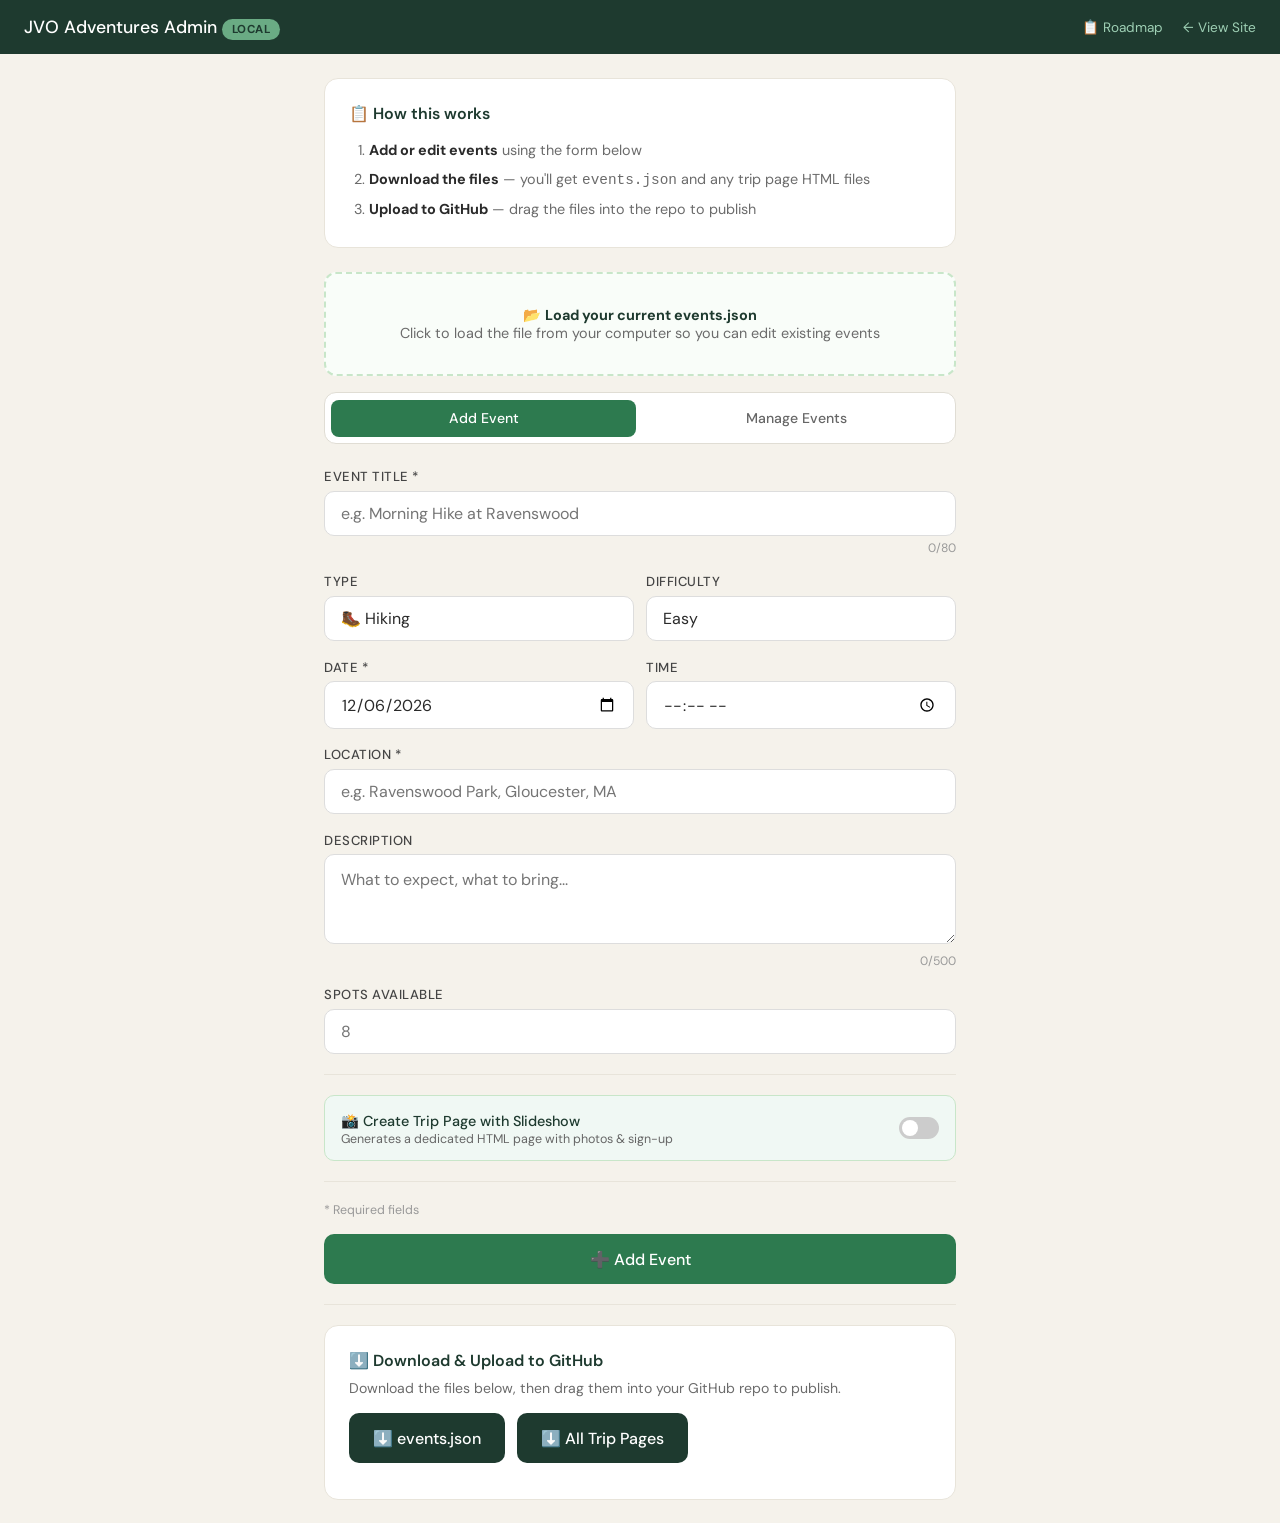
==== commit a823bb71: "Add files via upload" ====
--- a/admin.html
+++ b/admin.html
@@ -3,60 +3,73 @@
 <head>
 <meta charset="UTF-8">
 <meta name="viewport" content="width=device-width, initial-scale=1.0">
-<title>Admin — JVO Adventures</title>
+<title>JVO Adventures — Local Admin</title>
 <link href="https://fonts.googleapis.com/css2?family=DM+Sans:wght@300;400;500&display=swap" rel="stylesheet">
 <style>
 *{box-sizing:border-box;margin:0;padding:0;}
 body{font-family:'DM Sans',sans-serif;background:#f5f2eb;color:#2a2a2a;min-height:100vh;}
-.admin-nav{background:#1e3a2f;color:#fff;padding:1rem 1.5rem;display:flex;justify-content:space-between;align-items:center;}
-.admin-nav h1{font-size:1.1rem;font-weight:500;}
-.nav-links-admin{display:flex;gap:1.25rem;}
-.nav-links-admin a{color:#9ecfb4;font-size:0.85rem;text-decoration:none;}
-.login-screen{min-height:100vh;display:flex;align-items:center;justify-content:center;padding:2rem;}
-.login-card{background:#fff;border-radius:16px;padding:2.5rem 2rem;width:100%;max-width:380px;box-shadow:0 4px 24px rgba(0,0,0,0.08);}
-.login-card h2{font-size:1.5rem;font-weight:700;margin-bottom:0.5rem;}
-.login-card p{color:#666;margin-bottom:2rem;font-size:0.95rem;}
-.field{margin-bottom:1.1rem;}
-.field label{display:block;font-size:0.82rem;font-weight:500;color:#444;margin-bottom:0.35rem;text-transform:uppercase;letter-spacing:0.04em;}
-.field input,.field select,.field textarea{width:100%;padding:0.7rem 1rem;border:1.5px solid #ddd;border-radius:10px;font-family:'DM Sans',sans-serif;font-size:1rem;background:#fff;color:#2a2a2a;transition:border-color 0.2s;-webkit-appearance:none;appearance:none;}
-.field input:focus,.field select:focus,.field textarea:focus{outline:none;border-color:#2d7a4f;}
-.field textarea{min-height:90px;resize:vertical;line-height:1.6;}
-.half-grid{display:grid;grid-template-columns:1fr 1fr;gap:0.75rem;}
-.btn{display:inline-block;padding:0.8rem 1.5rem;border-radius:10px;font-size:0.95rem;font-weight:500;cursor:pointer;border:none;font-family:'DM Sans',sans-serif;transition:all 0.2s;text-align:center;}
-.btn-green{background:#2d7a4f;color:#fff;width:100%;}
-.btn-green:hover{background:#235f3e;}
-.btn-green:disabled{background:#aaa;cursor:not-allowed;}
-.btn-outline{background:transparent;border:1.5px solid #2d7a4f;color:#2d7a4f;border-radius:10px;padding:0.5rem 0.9rem;font-size:0.85rem;cursor:pointer;font-family:'DM Sans',sans-serif;}
-.btn-danger{background:transparent;border:1.5px solid #c0392b;color:#c0392b;border-radius:8px;padding:0.45rem 0.8rem;font-size:0.82rem;cursor:pointer;font-family:'DM Sans',sans-serif;}
-.btn-sm{padding:0.4rem 0.75rem;font-size:0.8rem;}
-.admin-body{padding:1.5rem;max-width:640px;margin:0 auto;}
+.topbar{background:#1e3a2f;padding:1rem 1.5rem;display:flex;justify-content:space-between;align-items:center;}
+.topbar h1{color:#fff;font-size:1.1rem;font-weight:500;}
+.topbar-links{display:flex;gap:1.25rem;}
+.topbar-links a{color:#9ecfb4;font-size:0.85rem;text-decoration:none;}
+.topbar-links a:hover{color:#fff;}
+.local-badge{background:#6aab84;color:#1e3a2f;font-size:0.72rem;font-weight:700;padding:0.2rem 0.6rem;border-radius:50px;letter-spacing:0.05em;}
+
+.body{padding:1.5rem;max-width:680px;margin:0 auto;}
+
+/* TABS */
 .tabs{display:flex;gap:0.5rem;margin-bottom:1.5rem;background:#fff;border-radius:12px;padding:0.4rem;border:1px solid #e0ddd4;}
 .tab{flex:1;padding:0.6rem;border-radius:8px;background:transparent;border:none;font-family:'DM Sans',sans-serif;font-size:0.88rem;cursor:pointer;font-weight:500;color:#666;transition:all 0.2s;}
 .tab.active{background:#2d7a4f;color:#fff;}
+
+/* FIELDS */
+.field{margin-bottom:1.1rem;}
+.field label{display:block;font-size:0.82rem;font-weight:500;color:#444;margin-bottom:0.35rem;text-transform:uppercase;letter-spacing:0.04em;}
+.field input,.field select,.field textarea{width:100%;padding:0.7rem 1rem;border:1.5px solid #ddd;border-radius:10px;font-family:'DM Sans',sans-serif;font-size:1rem;background:#fff;color:#2a2a2a;transition:border-color 0.2s;-webkit-appearance:none;}
+.field input:focus,.field select:focus,.field textarea:focus{outline:none;border-color:#2d7a4f;}
+.field textarea{min-height:90px;resize:vertical;line-height:1.6;}
+.half{display:grid;grid-template-columns:1fr 1fr;gap:0.75rem;}
+
+/* BUTTONS */
+.btn-green{background:#2d7a4f;color:#fff;width:100%;padding:0.9rem;border-radius:10px;font-size:1rem;font-weight:500;cursor:pointer;border:none;font-family:'DM Sans',sans-serif;transition:all 0.2s;}
+.btn-green:hover{background:#235f3e;}
+.btn-outline{background:transparent;border:1.5px solid #2d7a4f;color:#2d7a4f;border-radius:10px;padding:0.5rem 0.9rem;font-size:0.85rem;cursor:pointer;font-family:'DM Sans',sans-serif;}
+.btn-outline:hover{background:#f0f8f4;}
+.btn-danger{background:transparent;border:1.5px solid #c0392b;color:#c0392b;border-radius:8px;padding:0.45rem 0.8rem;font-size:0.82rem;cursor:pointer;font-family:'DM Sans',sans-serif;}
+.btn-sm{padding:0.4rem 0.75rem;font-size:0.8rem;}
+.btn-download{background:#1e3a2f;color:#fff;border:none;border-radius:10px;padding:0.9rem 1.5rem;font-size:1rem;font-weight:500;cursor:pointer;font-family:'DM Sans',sans-serif;display:flex;align-items:center;gap:0.5rem;transition:all 0.2s;}
+.btn-download:hover{background:#2d5a42;}
+.download-row{display:flex;gap:0.75rem;margin-top:0.75rem;flex-wrap:wrap;}
+
+/* STATUS */
 .status-msg{padding:1rem;border-radius:10px;margin-bottom:1rem;font-size:0.9rem;display:none;}
 .status-msg.success{background:#e8f5e9;color:#2e7d32;border:1px solid #c8e6c9;display:block;}
 .status-msg.error{background:#ffebee;color:#c62828;border:1px solid #ffcdd2;display:block;}
 .status-msg.info{background:#e3f2fd;color:#1565c0;border:1px solid #bbdefb;display:block;}
-.config-section{background:#fff3cd;border:1px solid #ffc107;border-radius:12px;padding:1.25rem;margin-bottom:1.5rem;}
-.config-section h4{font-weight:600;margin-bottom:0.5rem;color:#856404;}
-.config-section p{font-size:0.85rem;color:#856404;line-height:1.6;}
-.config-section code{background:#fff;padding:0.15rem 0.4rem;border-radius:4px;font-size:0.8rem;}
+
+/* EVENT LIST */
 .event-item{background:#fff;border-radius:12px;padding:1rem 1.25rem;margin-bottom:0.75rem;border:1px solid #e8e4da;}
 .event-item-row{display:flex;align-items:center;gap:0.75rem;}
 .event-item-info{flex:1;}
 .event-item-info h4{font-size:0.92rem;font-weight:500;margin-bottom:0.15rem;}
 .event-item-info p{font-size:0.78rem;color:#888;}
-.event-item-badges{display:flex;gap:0.4rem;margin-top:0.4rem;flex-wrap:wrap;}
+.event-badges{display:flex;gap:0.4rem;margin-top:0.4rem;flex-wrap:wrap;}
 .badge-trip{background:#e8f5e9;color:#2e7d32;font-size:0.72rem;padding:0.2rem 0.55rem;border-radius:50px;font-weight:500;}
 .badge-photos{background:#e3f2fd;color:#1565c0;font-size:0.72rem;padding:0.2rem 0.55rem;border-radius:50px;font-weight:500;}
+.badge-off{background:#fff3e0;color:#e65100;font-size:0.72rem;padding:0.2rem 0.55rem;border-radius:50px;font-weight:500;}
+.event-actions{display:flex;gap:0.5rem;margin-top:0.75rem;padding-top:0.75rem;border-top:1px solid #f0ede6;flex-wrap:wrap;}
+
+/* TOGGLE */
 .toggle-wrap{display:flex;align-items:center;gap:0.5rem;flex-shrink:0;}
 .toggle-label{font-size:0.78rem;color:#666;min-width:26px;}
-.toggle{position:relative;width:40px;height:22px;flex-shrink:0;}
+.toggle{position:relative;width:40px;height:22px;}
 .toggle input{opacity:0;width:0;height:0;}
 .toggle-slider{position:absolute;inset:0;background:#ccc;border-radius:22px;cursor:pointer;transition:0.3s;}
 .toggle-slider:before{content:'';position:absolute;width:16px;height:16px;left:3px;bottom:3px;background:#fff;border-radius:50%;transition:0.3s;}
 .toggle input:checked+.toggle-slider{background:#2d7a4f;}
 .toggle input:checked+.toggle-slider:before{transform:translateX(18px);}
+
+/* PHOTOS */
 .photo-section{background:#f9f7f3;border-radius:12px;padding:1.25rem;margin-top:0.5rem;}
 .photo-section h4{font-size:0.85rem;font-weight:600;color:#1e3a2f;margin-bottom:0.75rem;}
 .photo-list{display:flex;flex-direction:column;gap:0.6rem;margin-bottom:0.75rem;}
@@ -66,120 +79,149 @@
 .photo-inputs input{border:1px solid #ddd;border-radius:6px;padding:0.3rem 0.5rem;font-size:0.8rem;font-family:'DM Sans',sans-serif;width:100%;}
 .photo-add-row{display:grid;grid-template-columns:1fr auto;gap:0.5rem;}
 .photo-add-row input{border:1.5px solid #ddd;border-radius:8px;padding:0.6rem 0.8rem;font-size:0.85rem;font-family:'DM Sans',sans-serif;}
-.photo-add-row input:focus{outline:none;border-color:#2d7a4f;}
-.btn-add-photo{background:#2d7a4f;color:#fff;border:none;border-radius:8px;padding:0.6rem 1rem;font-size:0.85rem;cursor:pointer;font-family:'DM Sans',sans-serif;white-space:nowrap;}
-.trip-toggle-row{display:flex;align-items:center;justify-content:space-between;background:#f0f8f4;border-radius:10px;padding:0.85rem 1rem;margin-bottom:0.75rem;border:1.5px solid #c8e6c9;}
-.trip-toggle-row .ttlabel{font-size:0.9rem;font-weight:500;color:#1e3a2f;}
-.trip-toggle-row small{display:block;font-size:0.78rem;color:#666;font-weight:400;}
+.btn-add{background:#2d7a4f;color:#fff;border:none;border-radius:8px;padding:0.6rem 1rem;font-size:0.85rem;cursor:pointer;font-family:'DM Sans',sans-serif;white-space:nowrap;}
+
+/* TRIP TOGGLE */
+.trip-row{display:flex;align-items:center;justify-content:space-between;background:#f0f8f4;border-radius:10px;padding:0.85rem 1rem;margin-bottom:0.75rem;border:1.5px solid #c8e6c9;}
+.trip-row .tl{font-size:0.9rem;font-weight:500;color:#1e3a2f;}
+.trip-row small{display:block;font-size:0.78rem;color:#666;font-weight:400;}
+
+/* MODAL */
 .modal-bg{position:fixed;inset:0;background:rgba(0,0,0,0.5);display:none;align-items:flex-end;justify-content:center;z-index:1000;}
 .modal-bg.open{display:flex;}
 .modal-sheet{background:#fff;border-radius:20px 20px 0 0;padding:2rem 1.5rem;width:100%;max-height:92vh;overflow-y:auto;}
 .modal-handle{width:40px;height:4px;background:#ddd;border-radius:2px;margin:0 auto 1.5rem;}
 .modal-sheet h3{font-size:1.15rem;font-weight:700;margin-bottom:1.25rem;}
+
+/* UPLOAD ZONE */
+.upload-zone{border:2px dashed #c8e6c9;border-radius:12px;padding:2rem;text-align:center;cursor:pointer;background:#f9fdf9;margin-bottom:1rem;transition:all 0.2s;}
+.upload-zone:hover{border-color:#2d7a4f;background:#f0f8f4;}
+.upload-zone p{color:#6b6b6b;font-size:0.9rem;}
+.upload-zone strong{color:#1e3a2f;}
+
+.divider{border:none;border-top:1px solid #e8e4da;margin:1.25rem 0;}
 .char-count{font-size:0.76rem;color:#999;text-align:right;margin-top:0.2rem;}
-.divider{border:none;border-top:1px solid #e8e4da;margin:1.25rem 0;}
+
+/* INSTRUCTIONS BOX */
+.instructions{background:#fff;border-radius:14px;padding:1.5rem;margin-bottom:1.5rem;border:1px solid #e8e4da;}
+.instructions h3{font-size:1rem;font-weight:600;color:#1e3a2f;margin-bottom:0.75rem;}
+.instructions ol{padding-left:1.25rem;color:#6b6b6b;font-size:0.9rem;line-height:2;}
+.instructions ol li strong{color:#2a2a2a;}
 </style>
 </head>
 <body>
 
-<div id="login-screen" class="login-screen">
-  <div class="login-card">
-    <h2>JVO Admin</h2>
-    <p>Enter your password to manage events.</p>
+<div class="topbar">
+  <h1>JVO Adventures Admin <span class="local-badge">LOCAL</span></h1>
+  <div class="topbar-links">
+    <a href="roadmap.html">📋 Roadmap</a>
+    <a href="index.html">← View Site</a>
+  </div>
+</div>
+
+<div class="body">
+
+  <div class="instructions">
+    <h3>📋 How this works</h3>
+    <ol>
+      <li><strong>Add or edit events</strong> using the form below</li>
+      <li><strong>Download the files</strong> — you'll get <code>events.json</code> and any trip page HTML files</li>
+      <li><strong>Upload to GitHub</strong> — drag the files into the repo to publish</li>
+    </ol>
+  </div>
+
+  <!-- LOAD EXISTING EVENTS.JSON -->
+  <div class="upload-zone" onclick="document.getElementById('json-upload').click()">
+    <p>📂 <strong>Load your current events.json</strong><br>Click to load the file from your computer so you can edit existing events</p>
+    <input type="file" id="json-upload" accept=".json" style="display:none" onchange="loadJSON(this)">
+  </div>
+
+  <div class="tabs">
+    <button class="tab active" onclick="switchTab('add')">Add Event</button>
+    <button class="tab" onclick="switchTab('manage')">Manage Events</button>
+  </div>
+
+  <!-- ADD TAB -->
+  <div id="tab-add">
+    <div id="add-status" class="status-msg"></div>
+
     <div class="field">
-      <label>Password</label>
-      <input type="password" id="pwd-input" placeholder="Enter password" onkeydown="if(event.key==='Enter')doLogin()">
-    </div>
-    <div id="login-error" class="status-msg error" style="display:none;">Wrong password. Try again.</div>
-    <button class="btn btn-green" onclick="doLogin()">Sign In</button>
-  </div>
-</div>
-
-<div id="admin-panel" style="display:none;">
-  <div class="admin-nav">
-    <h1>JVO Adventures Admin</h1>
-    <div class="nav-links-admin">
-      <a href="roadmap.html">📋 Roadmap</a>
-      <a href="index.html">← View Site</a>
-    </div>
-  </div>
-  <div class="admin-body">
-
-    <div class="config-section" id="config-warning" style="display:none;">
-      <h4>⚠️ Setup Required</h4>
-      <p>Open <code>admin.html</code> and fill in <code>ADMIN_CONFIG</code> — GitHub token, username, and repo name.</p>
-    </div>
-
-    <div class="tabs">
-      <button class="tab active" onclick="switchTab('add')">Add Event</button>
-      <button class="tab" onclick="switchTab('manage')">Manage Events</button>
-    </div>
-
-    <!-- ADD TAB -->
-    <div id="tab-add">
-      <div id="add-status" class="status-msg"></div>
-      <div class="field">
-        <label>Event Title *</label>
-        <input type="text" id="ev-title" placeholder="e.g. Morning Hike at Ravenswood" maxlength="80" oninput="countChars(this,'tc-title')">
-        <div class="char-count"><span id="tc-title">0</span>/80</div>
+      <label>Event Title *</label>
+      <input type="text" id="ev-title" placeholder="e.g. Morning Hike at Ravenswood" maxlength="80" oninput="countChars(this,'tc-title')">
+      <div class="char-count"><span id="tc-title">0</span>/80</div>
+    </div>
+    <div class="half">
+      <div class="field"><label>Type</label>
+        <select id="ev-type">
+          <option value="hike">🥾 Hiking</option>
+          <option value="kayak">🛶 Kayaking</option>
+          <option value="fish">🎣 Fishing</option>
+          <option value="snow">🏔️ Snowshoeing</option>
+          <option value="other">🌲 Other</option>
+        </select>
       </div>
-      <div class="half-grid">
-        <div class="field"><label>Type</label>
-          <select id="ev-type">
-            <option value="hike">🥾 Hiking</option>
-            <option value="kayak">🛶 Kayaking</option>
-            <option value="fish">🎣 Fishing</option>
-            <option value="snow">🏔️ Snowshoeing</option>
-            <option value="other">🌲 Other</option>
-          </select>
+      <div class="field"><label>Difficulty</label>
+        <select id="ev-difficulty">
+          <option value="easy">Easy</option>
+          <option value="moderate">Moderate</option>
+          <option value="challenging">Challenging</option>
+        </select>
+      </div>
+    </div>
+    <div class="half">
+      <div class="field"><label>Date *</label><input type="date" id="ev-date"></div>
+      <div class="field"><label>Time</label><input type="time" id="ev-time"></div>
+    </div>
+    <div class="field"><label>Location *</label><input type="text" id="ev-location" placeholder="e.g. Ravenswood Park, Gloucester, MA"></div>
+    <div class="field">
+      <label>Description</label>
+      <textarea id="ev-desc" placeholder="What to expect, what to bring..." maxlength="500" oninput="countChars(this,'tc-desc')"></textarea>
+      <div class="char-count"><span id="tc-desc">0</span>/500</div>
+    </div>
+    <div class="field"><label>Spots Available</label><input type="number" id="ev-spots" placeholder="8" min="1" max="50"></div>
+
+    <hr class="divider">
+
+    <div class="trip-row">
+      <div><span class="tl">📸 Create Trip Page with Slideshow</span><small>Generates a dedicated HTML page with photos &amp; sign-up</small></div>
+      <label class="toggle"><input type="checkbox" id="ev-trippage" onchange="togglePS('photo-section',this.checked)"><span class="toggle-slider"></span></label>
+    </div>
+    <div id="photo-section" style="display:none;">
+      <div class="photo-section">
+        <h4>Photos <span style="font-weight:400;color:#888;font-size:0.78rem">— paste Cloudinary URLs</span></h4>
+        <div class="photo-list" id="photo-list"></div>
+        <div class="photo-add-row">
+          <input type="text" id="new-photo-url" placeholder="https://res.cloudinary.com/...">
+          <button class="btn-add" onclick="addPhoto('add')">+ Add</button>
         </div>
-        <div class="field"><label>Difficulty</label>
-          <select id="ev-difficulty">
-            <option value="easy">Easy</option>
-            <option value="moderate">Moderate</option>
-            <option value="challenging">Challenging</option>
-          </select>
-        </div>
+        <p style="font-size:0.76rem;color:#999;margin-top:0.4rem;">First photo becomes the event card cover image.</p>
       </div>
-      <div class="half-grid">
-        <div class="field"><label>Date *</label><input type="date" id="ev-date"></div>
-        <div class="field"><label>Time</label><input type="time" id="ev-time"></div>
-      </div>
-      <div class="field"><label>Location *</label><input type="text" id="ev-location" placeholder="e.g. Ravenswood Park, Gloucester, MA"></div>
-      <div class="field">
-        <label>Description</label>
-        <textarea id="ev-desc" placeholder="What to expect, what to bring..." maxlength="500" oninput="countChars(this,'tc-desc')"></textarea>
-        <div class="char-count"><span id="tc-desc">0</span>/500</div>
-      </div>
-      <div class="field"><label>Spots Available</label><input type="number" id="ev-spots" placeholder="8" min="1" max="50"></div>
-      <hr class="divider">
-      <div class="trip-toggle-row">
-        <div><span class="ttlabel">📸 Create Trip Page with Slideshow</span><small>Dedicated page with photos, details &amp; sign-up</small></div>
-        <label class="toggle"><input type="checkbox" id="ev-trippage" onchange="togglePS('photo-section',this.checked)"><span class="toggle-slider"></span></label>
-      </div>
-      <div id="photo-section" style="display:none;">
-        <div class="photo-section">
-          <h4>Photos <span style="font-weight:400;color:#888;font-size:0.78rem">— paste Cloudinary URLs</span></h4>
-          <div class="photo-list" id="photo-list"></div>
-          <div class="photo-add-row">
-            <input type="text" id="new-photo-url" placeholder="https://res.cloudinary.com/...">
-            <button class="btn-add-photo" onclick="addPhoto('add')">+ Add</button>
-          </div>
-          <p style="font-size:0.76rem;color:#999;margin-top:0.4rem;">First photo becomes the event card cover image.</p>
-        </div>
-      </div>
-      <hr class="divider">
-      <div style="font-size:0.78rem;color:#999;margin-bottom:1rem;">* Required fields</div>
-      <button class="btn btn-green" id="save-btn" onclick="saveEvent()">Save Event to Site</button>
-    </div>
-
-    <!-- MANAGE TAB -->
-    <div id="tab-manage" style="display:none;">
-      <div id="manage-status" class="status-msg"></div>
-      <p style="font-size:0.88rem;color:#666;margin-bottom:1.25rem;">Toggle events live/off or edit. Trip pages update automatically when you save.</p>
-      <div id="events-manage-list"><p style="color:#999;text-align:center;padding:2rem;">Loading...</p></div>
-    </div>
-  </div>
+    </div>
+
+    <hr class="divider">
+    <p style="font-size:0.78rem;color:#999;margin-bottom:1rem;">* Required fields</p>
+    <button class="btn-green" onclick="addEvent()">➕ Add Event</button>
+  </div>
+
+  <!-- MANAGE TAB -->
+  <div id="tab-manage" style="display:none;">
+    <div id="manage-status" class="status-msg"></div>
+    <p style="font-size:0.88rem;color:#666;margin-bottom:1.25rem;">Toggle events live/off, edit details, or delete. Then download the updated files.</p>
+    <div id="events-manage-list"><p style="color:#999;text-align:center;padding:2rem;">Load your events.json file above to see events.</p></div>
+  </div>
+
+  <!-- DOWNLOAD SECTION -->
+  <hr class="divider">
+  <div style="background:#fff;border-radius:14px;padding:1.5rem;border:1px solid #e8e4da;">
+    <h3 style="font-size:1rem;font-weight:600;color:#1e3a2f;margin-bottom:0.5rem;">⬇️ Download &amp; Upload to GitHub</h3>
+    <p style="font-size:0.88rem;color:#6b6b6b;margin-bottom:1rem;">Download the files below, then drag them into your GitHub repo to publish.</p>
+    <div class="download-row">
+      <button class="btn-download" onclick="downloadJSON()">⬇️ events.json</button>
+      <button class="btn-download" onclick="downloadAllTripPages()">⬇️ All Trip Pages</button>
+    </div>
+    <div id="individual-downloads" style="margin-top:0.75rem;display:flex;gap:0.5rem;flex-wrap:wrap;"></div>
+  </div>
+
 </div>
 
 <!-- EDIT MODAL -->
@@ -189,7 +231,7 @@
     <h3>Edit Event</h3>
     <input type="hidden" id="edit-id">
     <div class="field"><label>Title</label><input type="text" id="edit-title"></div>
-    <div class="half-grid">
+    <div class="half">
       <div class="field"><label>Date</label><input type="date" id="edit-date"></div>
       <div class="field"><label>Time</label><input type="time" id="edit-time"></div>
     </div>
@@ -197,8 +239,8 @@
     <div class="field"><label>Description</label><textarea id="edit-desc"></textarea></div>
     <div class="field"><label>Spots</label><input type="number" id="edit-spots" min="1" max="50"></div>
     <hr class="divider">
-    <div class="trip-toggle-row">
-      <div><span class="ttlabel">📸 Trip Page with Slideshow</span><small>Toggle to enable/disable</small></div>
+    <div class="trip-row">
+      <div><span class="tl">📸 Trip Page</span><small>Toggle on/off</small></div>
       <label class="toggle"><input type="checkbox" id="edit-trippage" onchange="togglePS('edit-photo-section',this.checked)"><span class="toggle-slider"></span></label>
     </div>
     <div id="edit-photo-section" style="display:none;">
@@ -207,95 +249,126 @@
         <div class="photo-list" id="edit-photo-list"></div>
         <div class="photo-add-row">
           <input type="text" id="edit-new-photo-url" placeholder="https://res.cloudinary.com/...">
-          <button class="btn-add-photo" onclick="addPhoto('edit')">+ Add</button>
+          <button class="btn-add" onclick="addPhoto('edit')">+ Add</button>
         </div>
       </div>
     </div>
     <hr class="divider">
     <div style="display:flex;gap:0.75rem;">
-      <button class="btn btn-green" style="flex:1" onclick="updateEvent()">Save Changes</button>
-      <button class="btn-outline" onclick="closeEditModal()">Cancel</button>
+      <button class="btn-green" style="flex:1" onclick="saveEdit()">Save Changes</button>
+      <button class="btn-outline" onclick="closeModal()">Cancel</button>
     </div>
   </div>
 </div>
 
 <script>
-const ADMIN_CONFIG = {
-  PASSWORD: 'jvo2024',
-  GITHUB_TOKEN: 'YOUR_GITHUB_TOKEN',
-  GITHUB_USER: 'YOUR_GITHUB_USERNAME',
-  GITHUB_REPO: 'jvo-adventures',
-  GITHUB_BRANCH: 'main',
-};
-const TALLY_ID = 'SIGNUP_FORM_ID';
-
-let allEvents = [];
+let events = [];
 let addPhotos = [];
 let editPhotos = [];
 
-function doLogin() {
-  if (document.getElementById('pwd-input').value === ADMIN_CONFIG.PASSWORD) {
-    document.getElementById('login-screen').style.display = 'none';
-    document.getElementById('admin-panel').style.display = 'block';
-    if (ADMIN_CONFIG.GITHUB_TOKEN === 'YOUR_GITHUB_TOKEN') document.getElementById('config-warning').style.display = 'block';
-    loadManageEvents();
-    document.getElementById('ev-date').value = new Date().toISOString().split('T')[0];
-  } else {
-    document.getElementById('login-error').style.display = 'block';
-  }
-}
-
+// ── LOAD JSON ──────────────────────────────────────────────────────────────
+function loadJSON(input) {
+  const file = input.files[0];
+  if (!file) return;
+  const reader = new FileReader();
+  reader.onload = e => {
+    try {
+      events = JSON.parse(e.target.result);
+      renderManageList();
+      updateDownloadButtons();
+      showStatus('manage-status', 'success', `✓ Loaded ${events.length} events from ${file.name}`);
+      switchTab('manage');
+    } catch { alert('Could not parse events.json — check the file.'); }
+  };
+  reader.readAsText(file);
+}
+
+// ── TABS ───────────────────────────────────────────────────────────────────
 function switchTab(n) {
   document.getElementById('tab-add').style.display = n==='add'?'block':'none';
   document.getElementById('tab-manage').style.display = n==='manage'?'block':'none';
-  document.querySelectorAll('.tab').forEach((t,i)=>t.classList.toggle('active',(i===0&&n==='add')||(i===1&&n==='manage')));
-  if (n==='manage') loadManageEvents();
-}
-
-function togglePS(id, on) { document.getElementById(id).style.display = on ? 'block' : 'none'; }
-
+  document.querySelectorAll('.tab').forEach((t,i) => t.classList.toggle('active',(i===0&&n==='add')||(i===1&&n==='manage')));
+}
+
+function togglePS(id, on) { document.getElementById(id).style.display = on?'block':'none'; }
+
+// ── PHOTOS ─────────────────────────────────────────────────────────────────
 function addPhoto(mode) {
   const inputId = mode==='add' ? 'new-photo-url' : 'edit-new-photo-url';
   const url = document.getElementById(inputId).value.trim();
   if (!url) return;
-  if (mode==='add') { addPhotos.push({url,caption:'',desc:''}); renderPhotos('photo-list', addPhotos, 'add'); }
-  else { editPhotos.push({url,caption:'',desc:''}); renderPhotos('edit-photo-list', editPhotos, 'edit'); }
+  if (mode==='add') { addPhotos.push({url,caption:'',desc:''}); renderPhotos('photo-list',addPhotos,'add'); }
+  else { editPhotos.push({url,caption:'',desc:''}); renderPhotos('edit-photo-list',editPhotos,'edit'); }
   document.getElementById(inputId).value = '';
 }
 
 function renderPhotos(containerId, photos, mode) {
-  const c = document.getElementById(containerId);
-  c.innerHTML = photos.map((p,i) => `
+  document.getElementById(containerId).innerHTML = photos.map((p,i) => `
     <div class="photo-row">
       <img class="photo-thumb" src="${p.url}" alt="" onerror="this.style.opacity=0.3">
       <div class="photo-inputs">
-        <input type="text" placeholder="Caption" value="${p.caption||''}" onchange="window.${mode}Photos[${i}].caption=this.value">
-        <input type="text" placeholder="Description (optional)" value="${p.desc||''}" onchange="window.${mode}Photos[${i}].desc=this.value">
+        <input type="text" placeholder="Caption" value="${p.caption||''}" onchange="get${mode==='add'?'Add':'Edit'}Photos()[${i}].caption=this.value">
+        <input type="text" placeholder="Description (optional)" value="${p.desc||''}" onchange="get${mode==='add'?'Add':'Edit'}Photos()[${i}].desc=this.value">
       </div>
       <button class="btn-danger btn-sm" onclick="removePhoto('${mode}',${i})">✕</button>
     </div>`).join('');
 }
 
-function removePhoto(mode, i) {
-  if (mode==='add') { addPhotos.splice(i,1); renderPhotos('photo-list',addPhotos,'add'); }
-  else { editPhotos.splice(i,1); renderPhotos('edit-photo-list',editPhotos,'edit'); }
-}
-
-async function loadManageEvents() {
+function getAddPhotos(){return addPhotos;}
+function getEditPhotos(){return editPhotos;}
+function removePhoto(mode,i){
+  if(mode==='add'){addPhotos.splice(i,1);renderPhotos('photo-list',addPhotos,'add');}
+  else{editPhotos.splice(i,1);renderPhotos('edit-photo-list',editPhotos,'edit');}
+}
+
+// ── ADD EVENT ──────────────────────────────────────────────────────────────
+function addEvent() {
+  const title = document.getElementById('ev-title').value.trim();
+  const date = document.getElementById('ev-date').value;
+  const location = document.getElementById('ev-location').value.trim();
+  if (!title||!date||!location) { showStatus('add-status','error','Please fill in title, date, and location.'); return; }
+  const timeVal = document.getElementById('ev-time').value;
+  const tripPage = document.getElementById('ev-trippage').checked;
+  const id = 'evt-' + Date.now();
+  events.push({
+    id, title, type: document.getElementById('ev-type').value,
+    date, time: timeVal ? fmt12(timeVal) : '',
+    location, description: document.getElementById('ev-desc').value.trim(),
+    difficulty: document.getElementById('ev-difficulty').value,
+    spots: parseInt(document.getElementById('ev-spots').value)||null,
+    enabled: true, tripPage,
+    photo: addPhotos.length ? addPhotos[0].url : '',
+    photos: [...addPhotos],
+  });
+  showStatus('add-status','success',`✓ "${title}" added! Download events.json${tripPage?' and the trip page':''} to publish.`);
+  resetForm();
+  updateDownloadButtons();
+}
+
+function resetForm() {
+  ['ev-title','ev-location','ev-desc','ev-spots'].forEach(id=>document.getElementById(id).value='');
+  document.getElementById('ev-type').value='hike';
+  document.getElementById('ev-difficulty').value='easy';
+  document.getElementById('ev-date').value=new Date().toISOString().split('T')[0];
+  document.getElementById('ev-trippage').checked=false;
+  document.getElementById('photo-section').style.display='none';
+  addPhotos=[]; renderPhotos('photo-list',addPhotos,'add');
+}
+
+// ── MANAGE LIST ────────────────────────────────────────────────────────────
+function renderManageList() {
   const list = document.getElementById('events-manage-list');
-  try { const r = await fetch(`events.json?v=${Date.now()}`); allEvents = r.ok ? await r.json() : []; }
-  catch { allEvents = []; }
-  if (!allEvents.length) { list.innerHTML='<p style="color:#999;text-align:center;padding:2rem;">No events yet.</p>'; return; }
-  list.innerHTML = allEvents.map(e => `
+  if (!events.length) { list.innerHTML='<p style="color:#999;text-align:center;padding:2rem;">No events.</p>'; return; }
+  list.innerHTML = events.map(e => `
     <div class="event-item">
       <div class="event-item-row">
         <div class="event-item-info">
           <h4>${e.title}</h4>
           <p>${e.date} · ${e.location}</p>
-          <div class="event-item-badges">
+          <div class="event-badges">
             ${e.tripPage?'<span class="badge-trip">📸 Trip Page</span>':''}
             ${(e.photos||[]).length?`<span class="badge-photos">${e.photos.length} photos</span>`:''}
-            ${!e.enabled?'<span style="background:#fff3e0;color:#e65100;font-size:0.72rem;padding:0.2rem 0.55rem;border-radius:50px;font-weight:500;">Hidden</span>':''}
+            ${!e.enabled?'<span class="badge-off">Hidden</span>':''}
           </div>
         </div>
         <div class="toggle-wrap">
@@ -306,87 +379,31 @@
           </label>
         </div>
       </div>
-      <div style="display:flex;gap:0.5rem;margin-top:0.75rem;padding-top:0.75rem;border-top:1px solid #f0ede6;flex-wrap:wrap;">
-        <button class="btn-outline btn-sm" onclick="openEditModal('${e.id}')">✏️ Edit</button>
-        ${e.tripPage?`<a href="trip-${e.id}.html" target="_blank" class="btn-outline btn-sm" style="text-decoration:none;">👁 View Page</a>`:''}
+      <div class="event-actions">
+        <button class="btn-outline btn-sm" onclick="openEdit('${e.id}')">✏️ Edit</button>
         <button class="btn-danger btn-sm" onclick="deleteEvent('${e.id}')">Delete</button>
       </div>
     </div>`).join('');
 }
 
-async function toggleEvent(id, enabled, checkbox) {
-  const label = checkbox.closest('.toggle-wrap').querySelector('.toggle-label');
-  label.textContent = enabled ? 'Live' : 'Off';
-  const updated = allEvents.map(e => e.id===id ? {...e, enabled} : e);
-  try {
-    await pushFile('events.json', JSON.stringify(updated,null,2), `${enabled?'Enable':'Disable'} event ${id}`);
-    allEvents = updated;
-    showStatus('manage-status','success',`Event ${enabled?'is now live':'hidden from site'}.`);
-  } catch(err) {
-    showStatus('manage-status','error','Failed: '+err.message);
-    checkbox.checked = !enabled; label.textContent = !enabled?'Live':'Off';
-  }
-}
-
-async function saveEvent() {
-  const title = document.getElementById('ev-title').value.trim();
-  const date = document.getElementById('ev-date').value;
-  const location = document.getElementById('ev-location').value.trim();
-  if (!title||!date||!location) { showStatus('add-status','error','Please fill in title, date, and location.'); return; }
-  const timeVal = document.getElementById('ev-time').value;
-  const tripPage = document.getElementById('ev-trippage').checked;
-  const id = 'evt-'+Date.now();
-  const newEvent = {
-    id, title, type: document.getElementById('ev-type').value,
-    date, time: timeVal ? fmt12(timeVal) : '',
-    location, description: document.getElementById('ev-desc').value.trim(),
-    difficulty: document.getElementById('ev-difficulty').value,
-    spots: parseInt(document.getElementById('ev-spots').value)||null,
-    enabled: true, tripPage,
-    photo: addPhotos.length ? addPhotos[0].url : '',
-    photos: [...addPhotos],
-  };
-  const btn = document.getElementById('save-btn');
-  btn.textContent = 'Saving...'; btn.disabled = true;
-  try {
-    const updated = [...allEvents, newEvent];
-    await pushFile('events.json', JSON.stringify(updated,null,2), `Add event: ${title}`);
-    if (tripPage) {
-      showStatus('add-status','info','Generating trip page...');
-      await pushFile(`trip-${id}.html`, buildTripPage(newEvent), `Trip page: ${title}`);
-    }
-    showStatus('add-status','success',`✓ "${title}" saved!${tripPage?' Trip page created.':''}`);
-    allEvents = updated;
-    resetForm();
-  } catch(err) { showStatus('add-status','error','Save failed: '+err.message); }
-  btn.textContent = 'Save Event to Site'; btn.disabled = false;
-}
-
-function resetForm() {
-  ['ev-title','ev-location','ev-desc','ev-spots'].forEach(id=>document.getElementById(id).value='');
-  document.getElementById('ev-type').value='hike';
-  document.getElementById('ev-difficulty').value='easy';
-  document.getElementById('ev-date').value=new Date().toISOString().split('T')[0];
-  document.getElementById('ev-trippage').checked=false;
-  document.getElementById('photo-section').style.display='none';
-  addPhotos=[]; renderPhotos('photo-list',addPhotos,'add');
-}
-
-async function deleteEvent(id) {
+function toggleEvent(id, enabled, checkbox) {
+  const e = events.find(ev=>ev.id===id);
+  if (e) e.enabled = enabled;
+  checkbox.closest('.toggle-wrap').querySelector('.toggle-label').textContent = enabled?'Live':'Off';
+  renderManageList();
+}
+
+function deleteEvent(id) {
   if (!confirm('Delete this event?')) return;
-  const updated = allEvents.filter(e=>e.id!==id);
-  try {
-    await pushFile('events.json', JSON.stringify(updated,null,2), `Delete event ${id}`);
-    const e = allEvents.find(ev=>ev.id===id);
-    if (e&&e.tripPage) { try { await deleteGHFile(`trip-${id}.html`); } catch {} }
-    allEvents = updated;
-    showStatus('manage-status','success','Event deleted.');
-    loadManageEvents();
-  } catch(err) { showStatus('manage-status','error','Failed: '+err.message); }
-}
-
-function openEditModal(id) {
-  const e = allEvents.find(ev=>ev.id===id);
+  events = events.filter(e=>e.id!==id);
+  renderManageList();
+  updateDownloadButtons();
+  showStatus('manage-status','success','Event deleted. Download events.json to publish.');
+}
+
+// ── EDIT ───────────────────────────────────────────────────────────────────
+function openEdit(id) {
+  const e = events.find(ev=>ev.id===id);
   if (!e) return;
   document.getElementById('edit-id').value=e.id;
   document.getElementById('edit-title').value=e.title;
@@ -401,13 +418,12 @@
   renderPhotos('edit-photo-list',editPhotos,'edit');
   document.getElementById('edit-modal').classList.add('open');
 }
-function closeEditModal(){document.getElementById('edit-modal').classList.remove('open');}
-
-async function updateEvent() {
+
+function saveEdit() {
   const id = document.getElementById('edit-id').value;
   const timeVal = document.getElementById('edit-time').value;
   const tripPage = document.getElementById('edit-trippage').checked;
-  const updated = allEvents.map(e => e.id!==id ? e : {
+  events = events.map(e => e.id!==id ? e : {
     ...e,
     title: document.getElementById('edit-title').value.trim(),
     date: document.getElementById('edit-date').value,
@@ -418,48 +434,58 @@
     tripPage, photo: editPhotos.length ? editPhotos[0].url : e.photo,
     photos: [...editPhotos],
   });
-  const ev = updated.find(e=>e.id===id);
-  try {
-    await pushFile('events.json', JSON.stringify(updated,null,2), `Update event ${id}`);
-    if (tripPage) await pushFile(`trip-${id}.html`, buildTripPage(ev), `Update trip page ${id}`);
-    allEvents = updated;
-    showStatus('manage-status','success','Updated!'+(tripPage?' Trip page regenerated.':''));
-    closeEditModal(); loadManageEvents();
-  } catch(err) { alert('Update failed: '+err.message); }
-}
-
-// ── GITHUB ────────────────────────────────────────────────────────────────
-async function getSHA(path) {
-  const r = await fetch(`https://api.github.com/repos/${ADMIN_CONFIG.GITHUB_USER}/${ADMIN_CONFIG.GITHUB_REPO}/contents/${path}`,
-    {headers:{'Authorization':`token ${ADMIN_CONFIG.GITHUB_TOKEN}`,'Accept':'application/vnd.github.v3+json'}});
-  if (r.ok) return (await r.json()).sha;
-  if (r.status===404) return null;
-  throw new Error(`Read failed: ${r.status}`);
-}
-async function pushFile(path, content, msg) {
-  const sha = await getSHA(path);
-  const body = {message:msg, content:btoa(unescape(encodeURIComponent(content))), branch:ADMIN_CONFIG.GITHUB_BRANCH};
-  if (sha) body.sha=sha;
-  const r = await fetch(`https://api.github.com/repos/${ADMIN_CONFIG.GITHUB_USER}/${ADMIN_CONFIG.GITHUB_REPO}/contents/${path}`,
-    {method:'PUT',headers:{'Authorization':`token ${ADMIN_CONFIG.GITHUB_TOKEN}`,'Content-Type':'application/json','Accept':'application/vnd.github.v3+json'},body:JSON.stringify(body)});
-  if (!r.ok) { const e=await r.json(); throw new Error(e.message||'Write failed'); }
-}
-async function deleteGHFile(path) {
-  const sha = await getSHA(path);
-  if (!sha) return;
-  await fetch(`https://api.github.com/repos/${ADMIN_CONFIG.GITHUB_USER}/${ADMIN_CONFIG.GITHUB_REPO}/contents/${path}`,
-    {method:'DELETE',headers:{'Authorization':`token ${ADMIN_CONFIG.GITHUB_TOKEN}`,'Content-Type':'application/json','Accept':'application/vnd.github.v3+json'},
-     body:JSON.stringify({message:`Delete ${path}`,sha,branch:ADMIN_CONFIG.GITHUB_BRANCH})});
-}
-
-// ── TRIP PAGE BUILDER ─────────────────────────────────────────────────────
+  closeModal();
+  renderManageList();
+  updateDownloadButtons();
+  showStatus('manage-status','success','Updated! Download files to publish.');
+}
+
+function closeModal() { document.getElementById('edit-modal').classList.remove('open'); }
+
+// ── DOWNLOADS ─────────────────────────────────────────────────────────────
+function downloadJSON() {
+  download('events.json', JSON.stringify(events, null, 2));
+}
+
+function downloadAllTripPages() {
+  events.filter(e=>e.tripPage).forEach(e => {
+    download(`trip-${e.id}.html`, buildTripPage(e));
+  });
+}
+
+function updateDownloadButtons() {
+  const container = document.getElementById('individual-downloads');
+  const tripEvents = events.filter(e=>e.tripPage);
+  if (!tripEvents.length) { container.innerHTML=''; return; }
+  container.innerHTML = tripEvents.map(e =>
+    `<button class="btn-outline btn-sm" onclick="downloadTrip('${e.id}')">⬇️ trip-${e.id}.html</button>`
+  ).join('');
+}
+
+function downloadTrip(id) {
+  const e = events.find(ev=>ev.id===id);
+  if (e) download(`trip-${e.id}.html`, buildTripPage(e));
+}
+
+function download(filename, content) {
+  const a = document.createElement('a');
+  a.href = URL.createObjectURL(new Blob([content], {type:'text/plain'}));
+  a.download = filename;
+  a.click();
+  URL.revokeObjectURL(a.href);
+}
+
+// ── TRIP PAGE BUILDER ──────────────────────────────────────────────────────
 function buildTripPage(e) {
-  const su = `https://tally.so/r/${TALLY_ID}?event_id=${e.id}&event_name=${encodeURIComponent(e.title)}&event_date=${encodeURIComponent(fmtDate(e.date))}`;
+  const su = `https://tally.so/r/WOYbvQ?event_id=${e.id}&event_name=${encodeURIComponent(e.title)}&event_date=${encodeURIComponent(fmtDate(e.date))}`;
   const ph = e.photos||[];
   const typeMap = {hike:'🥾 Hiking',kayak:'🛶 Kayaking',fish:'🎣 Fishing',snow:'🏔️ Snowshoeing',other:'🌲 Outdoor'};
+
+  const slides = ph.map((p,i)=>`<div class="sl${i===0?' active':''}" data-c="${esc(p.caption)}" data-d="${esc(p.desc)}"><img src="${p.url}" alt="${esc(p.caption)}"></div>`).join('');
+
   return `<!DOCTYPE html>
 <html lang="en"><head>
-<meta charset="UTF-8"><meta name="viewport" content="width=device-width, initial-scale=1.0">
+<meta charset="UTF-8"><meta name="viewport" content="width=device-width,initial-scale=1.0">
 <title>${e.title} — JVO Adventures</title>
 <link href="https://fonts.googleapis.com/css2?family=Playfair+Display:ital,wght@0,700;1,400&family=DM+Sans:wght@300;400;500&display=swap" rel="stylesheet">
 <link rel="stylesheet" href="style.css">
@@ -467,7 +493,7 @@
 .page-hero{min-height:52vh;background:linear-gradient(160deg,#1e3a2f,#2d5a42 60%,#1a4a35);display:flex;flex-direction:column;justify-content:flex-end;padding:16rem 2rem 3rem;position:relative;overflow:hidden;}
 .pht{position:absolute;inset:0;background-image:url("data:image/svg+xml,%3Csvg width='60' height='60' viewBox='0 0 60 60' xmlns='http://www.w3.org/2000/svg'%3E%3Cg fill='none'%3E%3Cg fill='%23ffffff' fill-opacity='0.03'%3E%3Cpath d='M36 34v-4h-2v4h-4v2h4v4h2v-4h4v-2h-4zm0-30V0h-2v4h-4v2h4v4h2V6h4V4h-4zM6 34v-4H4v4H0v2h4v4h2v-4h4v-2H6zM6 4V0H4v4H0v2h4v4h2V6h4V4H6z'/%3E%3C/g%3E%3C/g%3E%3C/svg%3E");}
 .phc{position:relative;z-index:1;max-width:700px;}
-.bc{font-size:0.78rem;letter-spacing:.1em;text-transform:uppercase;color:#6aab84;margin-bottom:.75rem;display:block;}
+.bc{font-size:.78rem;letter-spacing:.1em;text-transform:uppercase;color:#6aab84;margin-bottom:.75rem;display:block;}
 .page-hero h1{font-family:'Playfair Display',serif;font-size:clamp(2rem,5vw,3.2rem);color:#fff;line-height:1.15;margin-bottom:1rem;}
 .hm{display:flex;flex-wrap:wrap;gap:1.25rem;}.hmi{font-size:.9rem;color:rgba(255,255,255,.7);}.hmi strong{color:#fff;}
 .sw{position:relative;background:#111;}.sl{display:none;position:relative;width:100%;}.sl.active{display:block;}
@@ -491,6 +517,7 @@
 .ss h2{font-family:'Playfair Display',serif;color:#fff;font-size:2rem;margin-bottom:.75rem;}
 .ss p{color:rgba(255,255,255,.65);margin-bottom:2rem;max-width:500px;margin-left:auto;margin-right:auto;line-height:1.7;}
 .sb{background:#6aab84;color:#1e3a2f;font-weight:600;display:inline-block;padding:.9rem 2rem;border-radius:50px;font-family:'DM Sans',sans-serif;font-size:1rem;text-decoration:none;}
+.sb:hover{background:#7fc498;}
 @media(max-width:640px){.tsg{grid-template-columns:1fr 1fr;}.nav-links{display:none;}}
 </style></head><body>
 <nav class="nav">
@@ -513,11 +540,11 @@
 </div>
 ${ph.length?`
 <div class="sw">
-  <div class="sct"><span id="cur">1</span> / <span id="tot">${ph.length}</span></div>
-  ${ph.map((p,i)=>`<div class="sl${i===0?' active':''}" data-c="${(p.caption||'').replace(/"/g,'&quot;')}" data-d="${(p.desc||'').replace(/"/g,'&quot;')}"><img src="${p.url}" alt="${(p.caption||'').replace(/"/g,'&quot;')}"></div>`).join('')}
+  <div class="sct"><span id="cur">1</span> / ${ph.length}</div>
+  ${slides}
   <button class="sp" onclick="mv(-1)">&#8592;</button>
   <button class="sn" onclick="mv(1)">&#8594;</button>
-  <div class="sc"><h3 id="ct">${ph[0].caption||''}</h3><p id="cd">${ph[0].desc||''}</p></div>
+  <div class="sc"><h3 id="ct">${esc(ph[0].caption)}</h3><p id="cd">${esc(ph[0].desc)}</p></div>
 </div>
 <div class="sdots" id="dots"></div>
 <div class="ts" id="ths"></div>`:''}
@@ -525,7 +552,7 @@
   <div class="tsg">
     <div class="tsc"><div class="tsl">Date</div><div class="tsv">${fmtShort(e.date)}</div></div>
     <div class="tsc"><div class="tsl">Time</div><div class="tsv">${e.time||'TBD'}</div></div>
-    <div class="tsc"><div class="tsl">Difficulty</div><div class="tsv">${e.difficulty||'Easy'}</div></div>
+    <div class="tsc"><div class="tsl">Difficulty</div><div class="tsv">${(e.difficulty||'easy').charAt(0).toUpperCase()+(e.difficulty||'easy').slice(1)}</div></div>
     <div class="tsc"><div class="tsl">Spots</div><div class="tsv">${e.spots||'Open'}</div></div>
   </div>
   <p class="td">${e.description||''}</p>
@@ -548,20 +575,8 @@
 const sls=document.querySelectorAll('.sl'),de=document.getElementById('dots'),te=document.getElementById('ths');
 const ph=${JSON.stringify(ph)};
 let c=0,t;
-ph.forEach((p,i)=>{
-  const d=document.createElement('button');d.className='dot'+(i===0?' active':'');d.onclick=()=>gt(i);de.appendChild(d);
-  const th=document.createElement('img');th.src=p.url;th.className='th'+(i===0?' active':'');th.onclick=()=>gt(i);te.appendChild(th);
-});
-function gt(n){
-  sls[c].classList.remove('active');document.querySelectorAll('.dot')[c].classList.remove('active');document.querySelectorAll('.th')[c].classList.remove('active');
-  c=(n+sls.length)%sls.length;
-  sls[c].classList.add('active');document.querySelectorAll('.dot')[c].classList.add('active');
-  const th=document.querySelectorAll('.th')[c];th.classList.add('active');th.scrollIntoView({behavior:'smooth',block:'nearest',inline:'center'});
-  document.getElementById('ct').textContent=ph[c].caption||'';document.getElementById('cd').textContent=ph[c].desc||'';
-  document.getElementById('cur').textContent=c+1;
-  const img=sls[c].querySelector('img');if(img.complete)img.classList.add('ld');else img.onload=()=>img.classList.add('ld');
-  clearInterval(t);t=setInterval(()=>gt(c+1),5000);
-}
+ph.forEach((p,i)=>{const d=document.createElement('button');d.className='dot'+(i===0?' active':'');d.onclick=()=>gt(i);de.appendChild(d);const th=document.createElement('img');th.src=p.url;th.className='th'+(i===0?' active':'');th.onclick=()=>gt(i);te.appendChild(th);});
+function gt(n){sls[c].classList.remove('active');document.querySelectorAll('.dot')[c].classList.remove('active');document.querySelectorAll('.th')[c].classList.remove('active');c=(n+sls.length)%sls.length;sls[c].classList.add('active');document.querySelectorAll('.dot')[c].classList.add('active');const th=document.querySelectorAll('.th')[c];th.classList.add('active');th.scrollIntoView({behavior:'smooth',block:'nearest',inline:'center'});document.getElementById('ct').textContent=ph[c].caption||'';document.getElementById('cd').textContent=ph[c].desc||'';document.getElementById('cur').textContent=c+1;const img=sls[c].querySelector('img');if(img.complete)img.classList.add('ld');else img.onload=()=>img.classList.add('ld');clearInterval(t);t=setInterval(()=>gt(c+1),5000);}
 function mv(d){gt(c+d);}
 document.querySelector('.sw').addEventListener('touchstart',e=>window._x=e.touches[0].clientX);
 document.querySelector('.sw').addEventListener('touchend',e=>{const d=window._x-e.changedTouches[0].clientX;if(Math.abs(d)>40)mv(d>0?1:-1);});
@@ -575,13 +590,13 @@
 // ── HELPERS ───────────────────────────────────────────────────────────────
 function fmtDate(s){const d=new Date(s+'T12:00:00');return d.toLocaleDateString('en-US',{weekday:'long',month:'long',day:'numeric',year:'numeric'});}
 function fmtShort(s){const d=new Date(s+'T12:00:00');return d.toLocaleDateString('en-US',{month:'short',day:'numeric',year:'numeric'});}
-function fmt12(t){const[h,m]=t.split(':').map(Number);return `${h%12||12}:${String(m).padStart(2,'0')} ${h>=12?'PM':'AM'}`;}
+function fmt12(t){const[h,m]=t.split(':').map(Number);return`${h%12||12}:${String(m).padStart(2,'0')} ${h>=12?'PM':'AM'}`;}
 function to24(t){if(!t)return'';const[ti,ap]=t.split(' ');let[h,m]=ti.split(':').map(Number);if(ap==='PM'&&h!==12)h+=12;if(ap==='AM'&&h===12)h=0;return`${String(h).padStart(2,'0')}:${String(m).padStart(2,'0')}`;}
+function esc(s){return(s||'').replace(/"/g,'&quot;').replace(/</g,'&lt;');}
 function countChars(el,id){document.getElementById(id).textContent=el.value.length;}
 function showStatus(id,type,msg){const el=document.getElementById(id);el.className='status-msg '+type;el.textContent=msg;if(type==='success')setTimeout(()=>el.style.display='none',6000);}
-document.getElementById('edit-modal').addEventListener('click',function(e){if(e.target===this)closeEditModal();});
-// expose arrays to window for inline onchange handlers
-Object.defineProperty(window,'addPhotos',{get:()=>addPhotos});
-Object.defineProperty(window,'editPhotos',{get:()=>editPhotos});
+
+document.getElementById('edit-modal').addEventListener('click',function(e){if(e.target===this)closeModal();});
+document.getElementById('ev-date').value = new Date().toISOString().split('T')[0];
 </script>
 </body></html>
